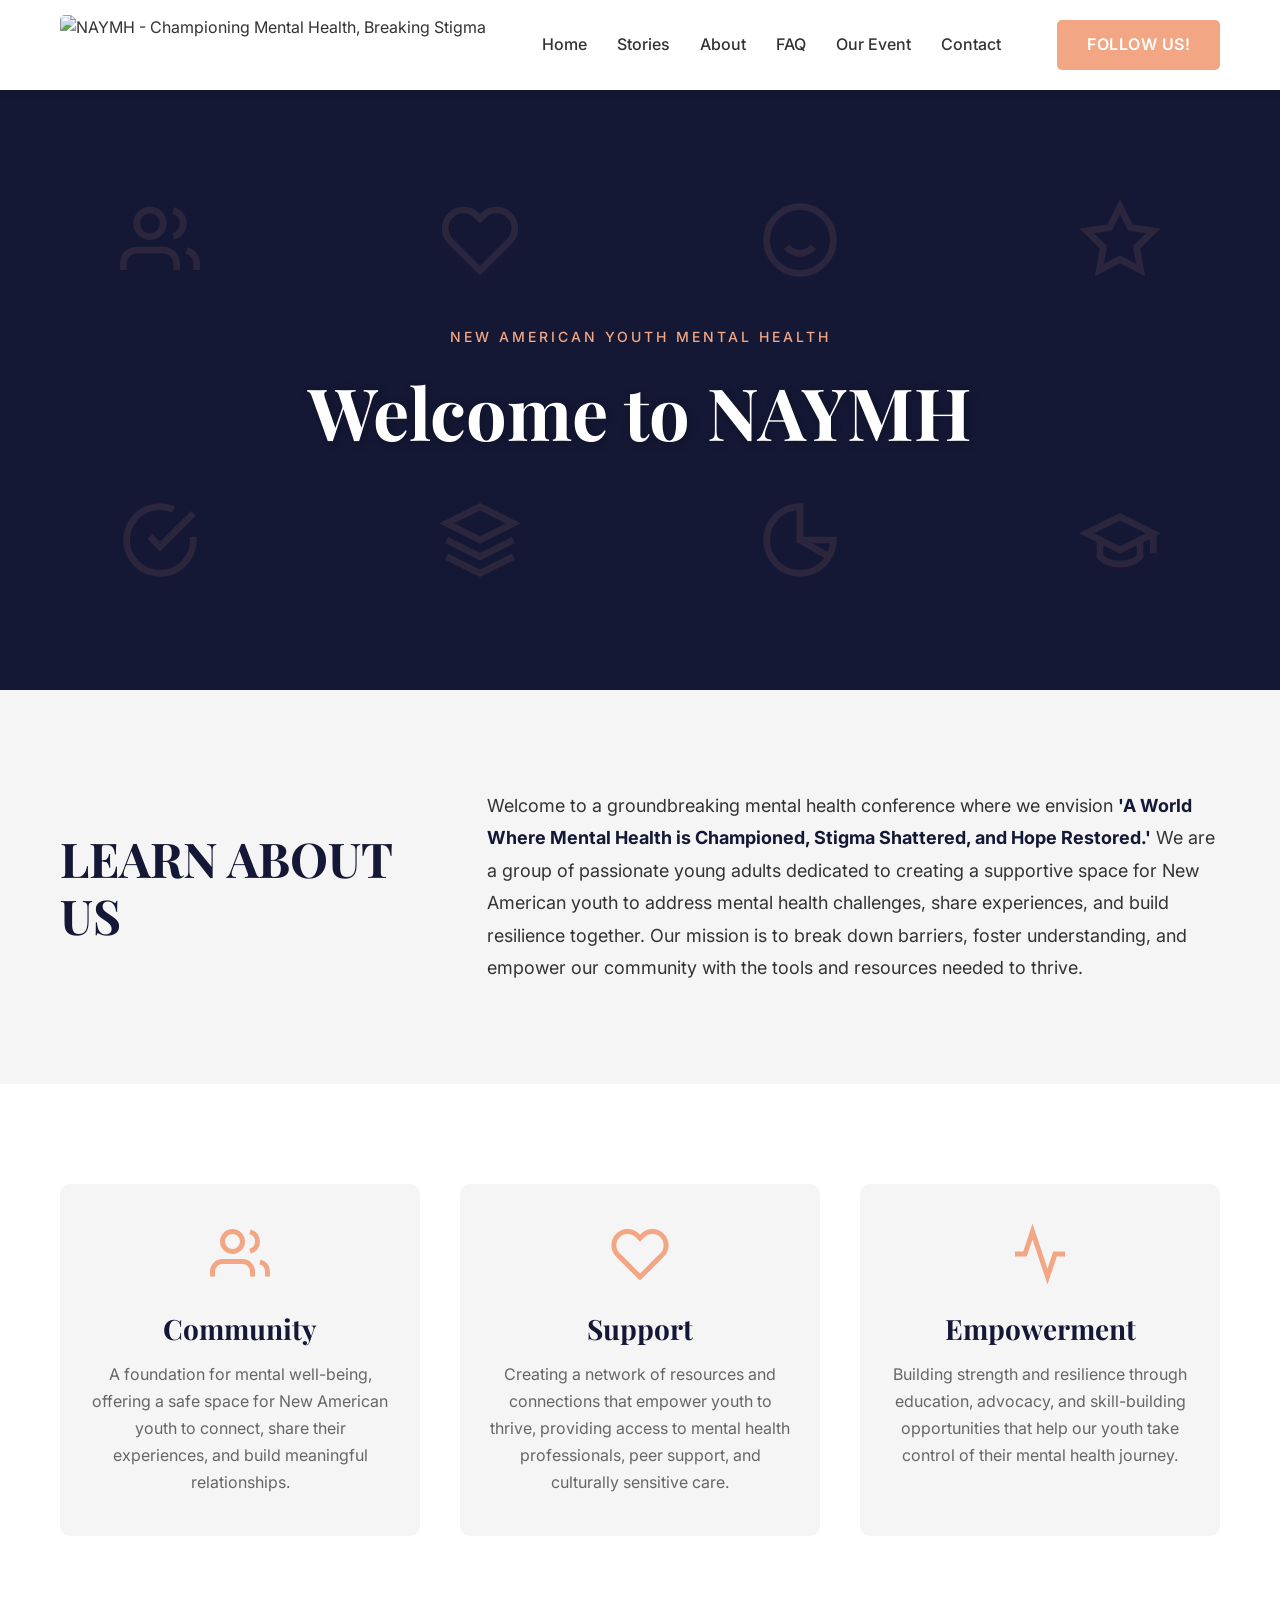
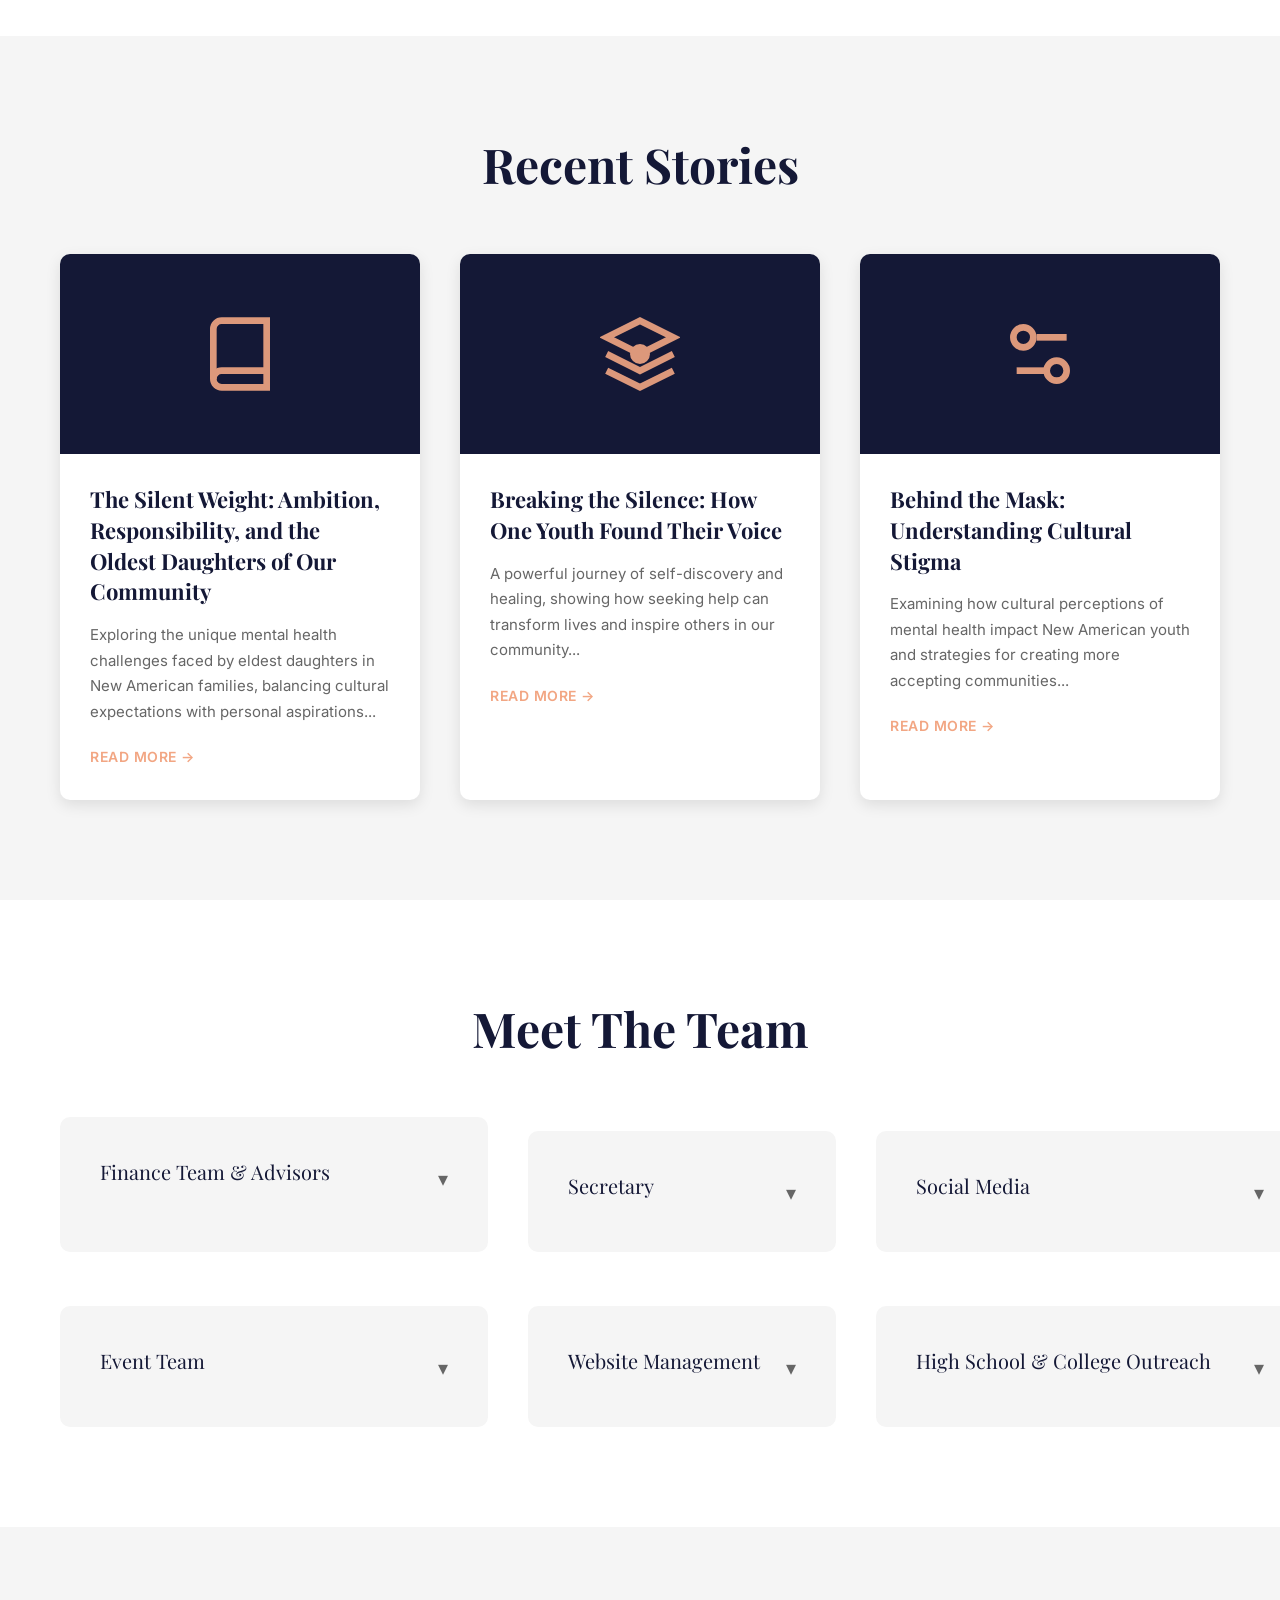
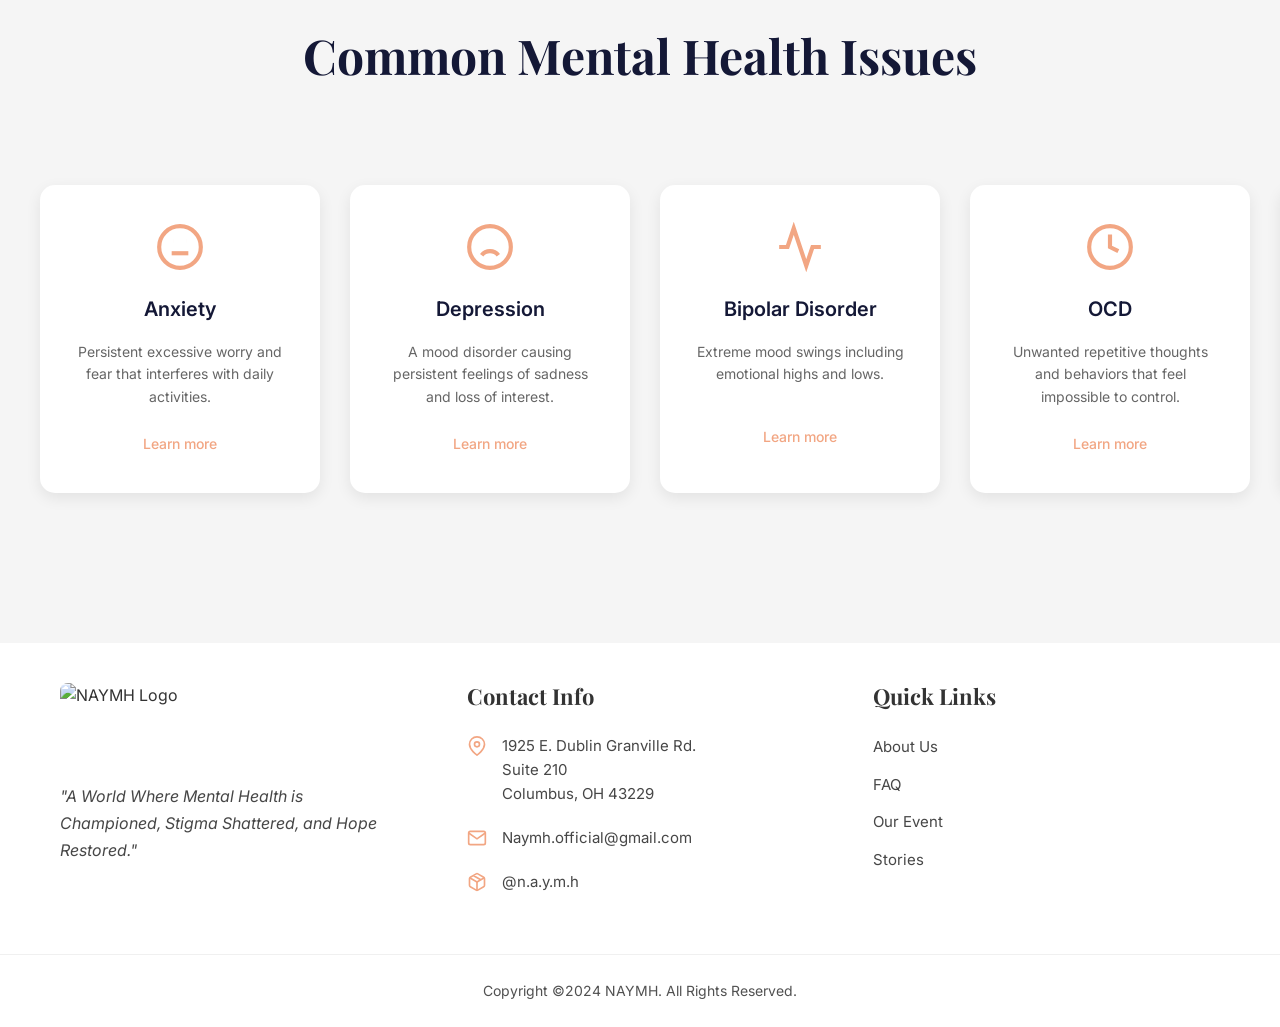
==== index.html @ 5bc737f2 "Add NAYMH mental health website with mobile responsiveness fixes - Mobile hamburger menu added to al" ====
<!DOCTYPE html>
<html lang="en">
<head>
    <meta charset="UTF-8">
    <meta name="viewport" content="width=device-width, initial-scale=1.0">
    <title>NAYMH - New American Youth Mental Health</title>
    <link rel="preconnect" href="https://fonts.googleapis.com">
    <link rel="preconnect" href="https://fonts.gstatic.com" crossorigin>
    <link href="https://fonts.googleapis.com/css2?family=Playfair+Display:wght@400;600;700&family=Inter:wght@300;400;500;600;700&display=swap" rel="stylesheet">
    <link rel="stylesheet" href="css/styles.css">
</head>
<body>
    <!-- Header -->
    <header class="header">
        <div class="container">
            <div class="header-content">
                <a href="#home" class="logo">
                    <img src="images/NAYMH-Logo.png" alt="NAYMH - Championing Mental Health, Breaking Stigma" class="logo-image">
                </a>

                <nav class="nav">
                    <a href="index.html" class="active">Home</a>
                    <a href="stories.html">Stories</a>
                    <a href="about.html">About</a>
                    <a href="faq.html">FAQ</a>
                    <a href="event.html">Our Event</a>
                    <a href="contact.html">Contact</a>
                </nav>

                <div class="header-actions">
                    <a href="https://www.instagram.com/n.a.y.m.h/" target="_blank" class="cta-button">FOLLOW US!</a>
                    <button class="hamburger" id="hamburger-btn" aria-label="Toggle navigation" aria-expanded="false">
                        <span></span>
                        <span></span>
                        <span></span>
                    </button>
                </div>
            </div>
        </div>
    </header>

    <!-- Section 1: Hero Gallery -->
    <section class="hero-gallery" id="home">
        <div class="gallery-overlay"></div>
        <div class="gallery-grid">
            <div class="gallery-item" style="background: linear-gradient(135deg, #141836 0%, #141836 100%);">
                <svg class="gallery-icon" viewBox="0 0 24 24" fill="none" stroke="currentColor" stroke-width="2">
                    <path d="M17 21v-2a4 4 0 0 0-4-4H5a4 4 0 0 0-4 4v2"></path>
                    <circle cx="9" cy="7" r="4"></circle>
                    <path d="M23 21v-2a4 4 0 0 0-3-3.87"></path>
                    <path d="M16 3.13a4 4 0 0 1 0 7.75"></path>
                </svg>
            </div>
            <div class="gallery-item" style="background: linear-gradient(135deg, #141836 0%, #141836 100%);">
                <svg class="gallery-icon" viewBox="0 0 24 24" fill="none" stroke="currentColor" stroke-width="2">
                    <path d="M20.84 4.61a5.5 5.5 0 0 0-7.78 0L12 5.67l-1.06-1.06a5.5 5.5 0 0 0-7.78 7.78l1.06 1.06L12 21.23l7.78-7.78 1.06-1.06a5.5 5.5 0 0 0 0-7.78z"></path>
                </svg>
            </div>
            <div class="gallery-item" style="background: linear-gradient(135deg, #141836 0%, #141836 100%);">
                <svg class="gallery-icon" viewBox="0 0 24 24" fill="none" stroke="currentColor" stroke-width="2">
                    <circle cx="12" cy="12" r="10"></circle>
                    <path d="M8 14s1.5 2 4 2 4-2 4-2"></path>
                    <line x1="9" y1="9" x2="9.01" y2="9"></line>
                    <line x1="15" y1="9" x2="15.01" y2="9"></line>
                </svg>
            </div>
            <div class="gallery-item" style="background: linear-gradient(135deg, #141836 0%, #141836 100%);">
                <svg class="gallery-icon" viewBox="0 0 24 24" fill="none" stroke="currentColor" stroke-width="2">
                    <polygon points="12 2 15.09 8.26 22 9.27 17 14.14 18.18 21.02 12 17.77 5.82 21.02 7 14.14 2 9.27 8.91 8.26 12 2"></polygon>
                </svg>
            </div>
            <div class="gallery-item" style="background: linear-gradient(135deg, #141836 0%, #141836 100%);">
                <svg class="gallery-icon" viewBox="0 0 24 24" fill="none" stroke="currentColor" stroke-width="2">
                    <path d="M22 11.08V12a10 10 0 1 1-5.93-9.14"></path>
                    <polyline points="22 4 12 14.01 9 11.01"></polyline>
                </svg>
            </div>
            <div class="gallery-item" style="background: linear-gradient(135deg, #141836 0%, #141836 100%);">
                <svg class="gallery-icon" viewBox="0 0 24 24" fill="none" stroke="currentColor" stroke-width="2">
                    <path d="M12 2L2 7l10 5 10-5-10-5z"></path>
                    <path d="M2 17l10 5 10-5"></path>
                    <path d="M2 12l10 5 10-5"></path>
                </svg>
            </div>
            <div class="gallery-item" style="background: linear-gradient(135deg, #141836 0%, #141836 100%);">
                <svg class="gallery-icon" viewBox="0 0 24 24" fill="none" stroke="currentColor" stroke-width="2">
                    <path d="M12 2a10 10 0 1 0 10 10H12V2z"></path>
                    <path d="M12 2v10l8.66 5"></path>
                </svg>
            </div>
            <div class="gallery-item" style="background: linear-gradient(135deg, #141836 0%, #141836 100%);">
                <svg class="gallery-icon" viewBox="0 0 24 24" fill="none" stroke="currentColor" stroke-width="2">
                    <path d="M22 10v6M2 10l10-5 10 5-10 5z"></path>
                    <path d="M6 12v5c3 3 9 3 12 0v-5"></path>
                </svg>
            </div>
        </div>
        <div class="hero-content">
            <p class="hero-subtitle">NEW AMERICAN YOUTH MENTAL HEALTH</p>
            <h1 class="hero-title">Welcome to NAYMH</h1>
        </div>
    </section>

    <!-- Section 2: Mission Statement -->
    <section class="mission-section fade-in">
        <div class="container">
            <div class="mission-grid">
                <div class="mission-left">
                    <h2>LEARN ABOUT US</h2>
                </div>
                <div class="mission-right">
                    <p>Welcome to a groundbreaking mental health conference where we envision <strong>'A World Where Mental Health is Championed, Stigma Shattered, and Hope Restored.'</strong> We are a group of passionate young adults dedicated to creating a supportive space for New American youth to address mental health challenges, share experiences, and build resilience together. Our mission is to break down barriers, foster understanding, and empower our community with the tools and resources needed to thrive.</p>
                </div>
            </div>
        </div>
    </section>

    <!-- Section 3: Core Pillars -->
    <section class="pillars-section fade-in">
        <div class="container">
            <div class="pillars-grid">
                <div class="pillar-card">
                    <div class="pillar-icon">
                        <svg width="60" height="60" viewBox="0 0 24 24" fill="none" stroke="#f2a683" stroke-width="2">
                            <path d="M17 21v-2a4 4 0 0 0-4-4H5a4 4 0 0 0-4 4v2"></path>
                            <circle cx="9" cy="7" r="4"></circle>
                            <path d="M23 21v-2a4 4 0 0 0-3-3.87"></path>
                            <path d="M16 3.13a4 4 0 0 1 0 7.75"></path>
                        </svg>
                    </div>
                    <h3>Community</h3>
                    <p>A foundation for mental well-being, offering a safe space for New American youth to connect, share their experiences, and build meaningful relationships.</p>
                </div>

                <div class="pillar-card">
                    <div class="pillar-icon">
                        <svg width="60" height="60" viewBox="0 0 24 24" fill="none" stroke="#f2a683" stroke-width="2">
                            <path d="M20.84 4.61a5.5 5.5 0 0 0-7.78 0L12 5.67l-1.06-1.06a5.5 5.5 0 0 0-7.78 7.78l1.06 1.06L12 21.23l7.78-7.78 1.06-1.06a5.5 5.5 0 0 0 0-7.78z"></path>
                        </svg>
                    </div>
                    <h3>Support</h3>
                    <p>Creating a network of resources and connections that empower youth to thrive, providing access to mental health professionals, peer support, and culturally sensitive care.</p>
                </div>

                <div class="pillar-card">
                    <div class="pillar-icon">
                        <svg width="60" height="60" viewBox="0 0 24 24" fill="none" stroke="#f2a683" stroke-width="2">
                            <polyline points="22 12 18 12 15 21 9 3 6 12 2 12"></polyline>
                        </svg>
                    </div>
                    <h3>Empowerment</h3>
                    <p>Building strength and resilience through education, advocacy, and skill-building opportunities that help our youth take control of their mental health journey.</p>
                </div>
            </div>
        </div>
    </section>

    <!-- Section 4: Recent Stories -->
    <section class="stories-section fade-in" id="stories">
        <div class="container">
            <h2 class="section-title">Recent Stories</h2>
            <div class="stories-grid">
                <article class="story-card">
                    <div class="story-image">
                        <svg class="story-icon" viewBox="0 0 24 24" fill="none" stroke="currentColor" stroke-width="2">
                            <path d="M4 19.5A2.5 2.5 0 0 1 6.5 17H20"></path>
                            <path d="M6.5 2H20v20H6.5A2.5 2.5 0 0 1 4 19.5v-15A2.5 2.5 0 0 1 6.5 2z"></path>
                        </svg>
                    </div>
                    <div class="story-content">
                        <h3>The Silent Weight: Ambition, Responsibility, and the Oldest Daughters of Our Community</h3>
                        <p>Exploring the unique mental health challenges faced by eldest daughters in New American families, balancing cultural expectations with personal aspirations...</p>
                        <a href="stories.html#story-1" class="read-more">READ MORE →</a>
                    </div>
                </article>

                <article class="story-card">
                    <div class="story-image">
                        <svg class="story-icon" viewBox="0 0 24 24" fill="none" stroke="currentColor" stroke-width="2">
                            <path d="M12 2L2 7l10 5 10-5-10-5z"></path>
                            <path d="M2 17l10 5 10-5M2 12l10 5 10-5"></path>
                            <circle cx="12" cy="12" r="2" fill="currentColor"></circle>
                        </svg>
                    </div>
                    <div class="story-content">
                        <h3>Breaking the Silence: How One Youth Found Their Voice</h3>
                        <p>A powerful journey of self-discovery and healing, showing how seeking help can transform lives and inspire others in our community...</p>
                        <a href="stories.html#story-2" class="read-more">READ MORE →</a>
                    </div>
                </article>

                <article class="story-card">
                    <div class="story-image">
                        <svg class="story-icon" viewBox="0 0 24 24" fill="none" stroke="currentColor" stroke-width="2">
                            <path d="M20 7h-9"></path>
                            <path d="M14 17H5"></path>
                            <circle cx="17" cy="17" r="3"></circle>
                            <circle cx="7" cy="7" r="3"></circle>
                        </svg>
                    </div>
                    <div class="story-content">
                        <h3>Behind the Mask: Understanding Cultural Stigma</h3>
                        <p>Examining how cultural perceptions of mental health impact New American youth and strategies for creating more accepting communities...</p>
                        <a href="stories.html#story-3" class="read-more">READ MORE →</a>
                    </div>
                </article>
            </div>
        </div>
    </section>

    <!-- Section 5: Team Showcase -->
    <section class="team-section fade-in">
        <div class="container">
            <h2 class="section-title">Meet The Team</h2>

            <div class="teams-wrapper">
                <section class="team-group">
                    <button class="team-toggle" aria-expanded="false" aria-controls="team-panel-finance">
                        <span class="team-group-title">Finance Team &amp; Advisors</span>
                        <span class="chevron" aria-hidden="true">▾</span>
                    </button>
                    <div id="team-panel-finance" class="team-panel" role="region" aria-hidden="true">
                        <div class="team-members-grid">
                        <div class="team-member-card">
                            <img class="team-avatar" src="images/aarati.jpg" alt="Aarati Chapagai" onerror="this.onerror=null;this.src='images/placeholder.svg'">
                            <div class="team-member-name">Aarati Chapagai</div>
                        </div>
                        <div class="team-member-card">
                            <img class="team-avatar" src="images/udhav.jpg" alt="Udhav Kharel" onerror="this.onerror=null;this.src='images/placeholder.svg'">
                            <div class="team-member-name">Udhav Kharel</div>
                        </div>
                        <div class="team-member-card">
                            <img class="team-avatar" src="images/shristi_upreti.jpg" alt="Shristi Upreti" onerror="this.onerror=null;this.src='images/placeholder.svg'">
                            <div class="team-member-name">Shristi Upreti</div>
                        </div>
                        <div class="team-member-card">
                            <img class="team-avatar" src="images/dilasa.jpg" alt="Dilasa Adhikari" onerror="this.onerror=null;this.src='images/placeholder.svg'">
                            <div class="team-member-name">Dilasa Adhikari</div>
                        </div>
                    </div>
                    </div>
                </section>

                <section class="team-group">
                    <button class="team-toggle" aria-expanded="false" aria-controls="team-panel-secretary">
                        <span class="team-group-title">Secretary</span>
                        <span class="chevron" aria-hidden="true">▾</span>
                    </button>
                    <div id="team-panel-secretary" class="team-panel" role="region" aria-hidden="true">
                        <div class="team-members-grid">
                        <div class="team-member-card">
                            <img class="team-avatar" src="images/shreejana.jpg" alt="Shreejana Bastola" onerror="this.onerror=null;this.src='images/placeholder.svg'">
                            <div class="team-member-name">Shreejana Bastola</div>
                        </div>
                        <div class="team-member-card">
                            <img class="team-avatar" src="images/akriti.jpg" alt="Akriti Subba" onerror="this.onerror=null;this.src='images/placeholder.svg'">
                            <div class="team-member-name">Akriti Subba</div>
                        </div>
                    </div>
                    </div>
                </section>

                <section class="team-group">
                    <button class="team-toggle" aria-expanded="false" aria-controls="team-panel-social">
                        <span class="team-group-title">Social Media</span>
                        <span class="chevron" aria-hidden="true">▾</span>
                    </button>
                    <div id="team-panel-social" class="team-panel" role="region" aria-hidden="true">
                        <div class="team-members-grid">
                        <div class="team-member-card">
                            <img class="team-avatar" src="images/ronish.jpg" alt="Ronish Rasaily" onerror="this.onerror=null;this.src='images/placeholder.svg'">
                            <div class="team-member-name">Ronish Rasaily</div>
                        </div>
                        <div class="team-member-card">
                            <img class="team-avatar" src="images/archana.jpg" alt="Archana Dhimal" onerror="this.onerror=null;this.src='images/placeholder.svg'">
                            <div class="team-member-name">Archana Dhimal</div>
                        </div>
                        <div class="team-member-card">
                            <img class="team-avatar" src="images/bidya.jpg" alt="Bidya Kharel" onerror="this.onerror=null;this.src='images/placeholder.svg'">
                            <div class="team-member-name">Bidya Kharel</div>
                        </div>
                        <div class="team-member-card">
                            <img class="team-avatar" src="images/kamal.jpg" alt="Kamal Shankar" onerror="this.onerror=null;this.src='images/placeholder.svg'">
                            <div class="team-member-name">Kamal Shankar</div>
                        </div>
                        <div class="team-member-card">
                            <img class="team-avatar" src="images/mira.jpg" alt="Mira Khatiwada" onerror="this.onerror=null;this.src='images/placeholder.svg'">
                            <div class="team-member-name">Mira Khatiwada</div>
                        </div>
                        <div class="team-member-card">
                            <img class="team-avatar" src="images/tara.jpg" alt="Tara Odari" onerror="this.onerror=null;this.src='images/placeholder.svg'">
                            <div class="team-member-name">Tara Odari</div>
                        </div>
                        <div class="team-member-card">
                            <img class="team-avatar" src="images/sujata.jpg" alt="Sujata Baral" onerror="this.onerror=null;this.src='images/placeholder.svg'">
                            <div class="team-member-name">Sujata Baral</div>
                        </div>
                        <div class="team-member-card">
                            <img class="team-avatar" src="images/rajdev.jpg" alt="Rajdev Pariyar" onerror="this.onerror=null;this.src='images/placeholder.svg'">
                            <div class="team-member-name">Rajdev Pariyar</div>
                        </div>
                    </div>
                    </div>
                </section>

                <section class="team-group">
                    <button class="team-toggle" aria-expanded="false" aria-controls="team-panel-event">
                        <span class="team-group-title">Event Team</span>
                        <span class="chevron" aria-hidden="true">▾</span>
                    </button>
                    <div id="team-panel-event" class="team-panel" role="region" aria-hidden="true">
                        <div class="team-members-grid">
                        <div class="team-member-card">
                            <img class="team-avatar" src="images/diksha.jpg" alt="Diksha Chapagai" onerror="this.onerror=null;this.src='images/placeholder.svg'">
                            <div class="team-member-name">Diksha Chapagai</div>
                        </div>
                        <div class="team-member-card">
                            <img class="team-avatar" src="images/chandana.jpg" alt="Chandana Adhikari" onerror="this.onerror=null;this.src='images/placeholder.svg'">
                            <div class="team-member-name">Chandana Adhikari</div>
                        </div>
                        <div class="team-member-card">
                            <img class="team-avatar" src="images/saugat.jpg" alt="Saugat Biswa" onerror="this.onerror=null;this.src='images/placeholder.svg'">
                            <div class="team-member-name">Saugat Biswa</div>
                        </div>
                        <div class="team-member-card">
                            <img class="team-avatar" src="images/saurab.jpg" alt="Saurab Kharel" onerror="this.onerror=null;this.src='images/placeholder.svg'">
                            <div class="team-member-name">Saurab Kharel</div>
                        </div>
                        <div class="team-member-card">
                            <img class="team-avatar" src="images/champa.jpg" alt="Champa Bista" onerror="this.onerror=null;this.src='images/placeholder.svg'">
                            <div class="team-member-name">Champa Bista</div>
                        </div>
                        <div class="team-member-card">
                            <img class="team-avatar" src="images/banita.jpg" alt="Banita Mishra" onerror="this.onerror=null;this.src='images/placeholder.svg'">
                            <div class="team-member-name">Banita Mishra</div>
                        </div>
                    </div>
                    </div>
                </section>

                <section class="team-group">
                    <button class="team-toggle" aria-expanded="false" aria-controls="team-panel-website">
                        <span class="team-group-title">Website Management</span>
                        <span class="chevron" aria-hidden="true">▾</span>
                    </button>
                    <div id="team-panel-website" class="team-panel" role="region" aria-hidden="true">
                        <div class="team-members-grid">
                        <div class="team-member-card">
                            <img class="team-avatar" src="images/deepesh.jpg" alt="Deepesh Giri" onerror="this.onerror=null;this.src='images/placeholder.svg'">
                            <div class="team-member-name">Deepesh Giri</div>
                        </div>
                        <div class="team-member-card">
                            <img class="team-avatar" src="images/amisha.jpg" alt="Amisha Chhetri" onerror="this.onerror=null;this.src='images/placeholder.svg'">
                            <div class="team-member-name">Amisha Chhetri</div>
                        </div>
                    </div>
                    </div>
                </section>

                <section class="team-group">
                    <button class="team-toggle" aria-expanded="false" aria-controls="team-panel-outreach">
                        <span class="team-group-title">High School &amp; College Outreach</span>
                        <span class="chevron" aria-hidden="true">▾</span>
                    </button>
                    <div id="team-panel-outreach" class="team-panel" role="region" aria-hidden="true">
                        <div class="team-members-grid">
                        <div class="team-member-card">
                            <img class="team-avatar" src="images/archana.jpg" alt="Archana Dhimal" onerror="this.onerror=null;this.src='images/placeholder.svg'">
                            <div class="team-member-name">Archana Dhimal</div>
                        </div>
                        <div class="team-member-card">
                            <img class="team-avatar" src="images/banita.jpg" alt="Banita Mishra" onerror="this.onerror=null;this.src='images/placeholder.svg'">
                            <div class="team-member-name">Banita Mishra</div>
                        </div>
                        <div class="team-member-card">
                            <img class="team-avatar" src="images/rajdev.jpg" alt="Rajdev Pariyar" onerror="this.onerror=null;this.src='images/placeholder.svg'">
                            <div class="team-member-name">Rajdev Pariyar</div>
                        </div>
                    </div>
                    </div>
                </section>
            </div>
        </div>
    </section>

    <!-- Section 6: Resource Grid - Horizontal Scroll -->
    <section class="resources-section fade-in">
        <div class="container-full">
            <h2 class="section-title">Common Mental Health Issues</h2>
            <div class="resources-scroll-container">
                <div class="resource-card-small">
                    <svg class="resource-icon-svg" viewBox="0 0 24 24" fill="none" stroke="currentColor" stroke-width="2">
                        <circle cx="12" cy="12" r="10"></circle>
                        <path d="M8 15h8"></path>
                        <path d="M9 9h.01"></path>
                        <path d="M15 9h.01"></path>
                    </svg>
                    <h4>Anxiety</h4>
                    <p class="resource-description">Persistent excessive worry and fear that interferes with daily activities.</p>
                    <a href="#" class="resource-link-text">Learn more</a>
                </div>

                <div class="resource-card-small">
                    <svg class="resource-icon-svg" viewBox="0 0 24 24" fill="none" stroke="currentColor" stroke-width="2">
                        <circle cx="12" cy="12" r="10"></circle>
                        <path d="M16 16s-1.5-2-4-2-4 2-4 2"></path>
                        <line x1="9" y1="9" x2="9.01" y2="9"></line>
                        <line x1="15" y1="9" x2="15.01" y2="9"></line>
                    </svg>
                    <h4>Depression</h4>
                    <p class="resource-description">A mood disorder causing persistent feelings of sadness and loss of interest.</p>
                    <a href="#" class="resource-link-text">Learn more</a>
                </div>

                <div class="resource-card-small">
                    <svg class="resource-icon-svg" viewBox="0 0 24 24" fill="none" stroke="currentColor" stroke-width="2">
                        <polyline points="22 12 18 12 15 21 9 3 6 12 2 12"></polyline>
                    </svg>
                    <h4>Bipolar Disorder</h4>
                    <p class="resource-description">Extreme mood swings including emotional highs and lows.</p>
                    <a href="#" class="resource-link-text">Learn more</a>
                </div>

                <div class="resource-card-small">
                    <svg class="resource-icon-svg" viewBox="0 0 24 24" fill="none" stroke="currentColor" stroke-width="2">
                        <circle cx="12" cy="12" r="10"></circle>
                        <polyline points="12 6 12 12 16 14"></polyline>
                    </svg>
                    <h4>OCD</h4>
                    <p class="resource-description">Unwanted repetitive thoughts and behaviors that feel impossible to control.</p>
                    <a href="#" class="resource-link-text">Learn more</a>
                </div>

                <div class="resource-card-small">
                    <svg class="resource-icon-svg" viewBox="0 0 24 24" fill="none" stroke="currentColor" stroke-width="2">
                        <path d="M18 8h1a4 4 0 0 1 0 8h-1"></path>
                        <path d="M2 8h16v9a4 4 0 0 1-4 4H6a4 4 0 0 1-4-4V8z"></path>
                        <line x1="6" y1="1" x2="6" y2="4"></line>
                        <line x1="10" y1="1" x2="10" y2="4"></line>
                        <line x1="14" y1="1" x2="14" y2="4"></line>
                    </svg>
                    <h4>Eating Disorders</h4>
                    <p class="resource-description">Serious conditions related to persistent eating behaviors affecting health.</p>
                    <a href="#" class="resource-link-text">Learn more</a>
                </div>

                <div class="resource-card-small">
                    <svg class="resource-icon-svg" viewBox="0 0 24 24" fill="none" stroke="currentColor" stroke-width="2">
                        <circle cx="12" cy="12" r="10"></circle>
                        <path d="M9.09 9a3 3 0 0 1 5.83 1c0 2-3 3-3 3"></path>
                        <line x1="12" y1="17" x2="12.01" y2="17"></line>
                    </svg>
                    <h4>ADHD</h4>
                    <p class="resource-description">Affects focus, impulse control, and organizational skills in daily life.</p>
                    <a href="#" class="resource-link-text">Learn more</a>
                </div>

                <div class="resource-card-small">
                    <svg class="resource-icon-svg" viewBox="0 0 24 24" fill="none" stroke="currentColor" stroke-width="2">
                        <path d="M9.88 9.88a3 3 0 1 0 4.24 4.24"></path>
                        <path d="M10.73 5.08A10.43 10.43 0 0 1 12 5c7 0 10 7 10 7a13.16 13.16 0 0 1-1.67 2.68"></path>
                        <path d="M6.61 6.61A13.526 13.526 0 0 0 2 12s3 7 10 7a9.74 9.74 0 0 0 5.39-1.61"></path>
                        <line x1="2" y1="2" x2="22" y2="22"></line>
                    </svg>
                    <h4>PTSD</h4>
                    <p class="resource-description">Develops after traumatic events, causing flashbacks and severe anxiety.</p>
                    <a href="#" class="resource-link-text">Learn more</a>
                </div>

                <div class="resource-card-small">
                    <svg class="resource-icon-svg" viewBox="0 0 24 24" fill="none" stroke="currentColor" stroke-width="2">
                        <path d="M14.7 6.3a1 1 0 0 0 0 1.4l1.6 1.6a1 1 0 0 0 1.4 0l3.77-3.77a6 6 0 0 1-7.94 7.94l-6.91 6.91a2.12 2.12 0 0 1-3-3l6.91-6.91a6 6 0 0 1 7.94-7.94l-3.76 3.76z"></path>
                    </svg>
                    <h4>Stress</h4>
                    <p class="resource-description">Chronic stress impacts both mental and physical health significantly.</p>
                    <a href="#" class="resource-link-text">Learn more</a>
                </div>
            </div>
        </div>
    </section>

    <!-- Footer -->
    <footer class="footer" id="contact">
        <div class="container">
            <div class="footer-content">
                <div class="footer-column">
                    <div class="footer-logo">
                        <img src="images/NAYMH-Logo.png" alt="NAYMH Logo" class="footer-logo-image">
                    </div>
                    <p class="footer-mission">"A World Where Mental Health is Championed, Stigma Shattered, and Hope Restored."</p>
                </div>

                <div class="footer-column">
                    <h3>Contact Info</h3>
                    <div class="contact-info">
                        <div class="contact-item">
                            <svg width="20" height="20" viewBox="0 0 24 24" fill="none" stroke="currentColor" stroke-width="2">
                                <path d="M21 10c0 7-9 13-9 13s-9-6-9-13a9 9 0 0 1 18 0z"></path>
                                <circle cx="12" cy="10" r="3"></circle>
                            </svg>
                            <p>1925 E. Dublin Granville Rd.<br>Suite 210<br>Columbus, OH 43229</p>
                        </div>
                        <div class="contact-item">
                            <svg width="20" height="20" viewBox="0 0 24 24" fill="none" stroke="currentColor" stroke-width="2">
                                <path d="M4 4h16c1.1 0 2 .9 2 2v12c0 1.1-.9 2-2 2H4c-1.1 0-2-.9-2-2V6c0-1.1.9-2 2-2z"></path>
                                <polyline points="22,6 12,13 2,6"></polyline>
                            </svg>
                            <a href="mailto:Naymh.official@gmail.com">Naymh.official@gmail.com</a>
                        </div>
                        <div class="contact-item">
                            <svg width="20" height="20" viewBox="0 0 24 24" fill="none" stroke="currentColor" stroke-width="2">
                                <path d="M16.5 9.4l-9-5.19M21 16V8a2 2 0 0 0-1-1.73l-7-4a2 2 0 0 0-2 0l-7 4A2 2 0 0 0 3 8v8a2 2 0 0 0 1 1.73l7 4a2 2 0 0 0 2 0l7-4A2 2 0 0 0 21 16z"></path>
                                <polyline points="3.27 6.96 12 12.01 20.73 6.96"></polyline>
                                <line x1="12" y1="22.08" x2="12" y2="12"></line>
                            </svg>
                            <a href="https://www.instagram.com/n.a.y.m.h/" target="_blank">@n.a.y.m.h</a>
                        </div>
                    </div>
                </div>

                <div class="footer-column">
                    <h3>Quick Links</h3>
                    <ul class="footer-list">
                        <li><a href="about.html">About Us</a></li>
                        <li><a href="faq.html">FAQ</a></li>
                        <li><a href="event.html">Our Event</a></li>
                        <li><a href="stories.html">Stories</a></li>
                    </ul>
                </div>
            </div>
        </div>

        <div class="footer-bottom">
            <div class="container">
                <p>Copyright ©2024 NAYMH. All Rights Reserved.</p>
            </div>
        </div>
    </footer>

    <!-- cache-bust to ensure updated JS is loaded -->
    <script src="js/script.js?v=3"></script>
</body>
</html>
---- css/styles.css ----
/* ===========================
   CSS Variables & Reset
   =========================== */
:root {
    --primary-color: #141836; /* user-provided dark blue */
    --accent-color: #f2a683;
    --white: #ffffff;
    --light-gray: #f5f5f5;
    --text-dark: #333333;
    --text-light: #666666;
    --heading-font: 'Playfair Display', serif;
    --body-font: 'Inter', sans-serif;
}

* {
    margin: 0;
    padding: 0;
    box-sizing: border-box;
}

html {
    scroll-behavior: smooth;
}

body {
    font-family: var(--body-font);
    color: var(--text-dark);
    line-height: 1.6;
    overflow-x: hidden;
}

h1, h2, h3, h4, h5, h6 {
    font-family: var(--heading-font);
    font-weight: 700;
    line-height: 1.2;
}

a {
    text-decoration: none;
    color: inherit;
}

button {
    border: none;
    cursor: pointer;
    font-family: var(--body-font);
}

.container {
    max-width: 1200px;
    margin: 0 auto;
    padding: 0 20px;
}

/* ===========================
   Top Info Bar
   =========================== */
.top-info-bar {
    background-color: var(--primary-color);
    color: var(--white);
    padding: 10px 0;
    font-size: 14px;
}

.info-items {
    display: flex;
    justify-content: center;
    gap: 40px;
    flex-wrap: wrap;
}

.info-item {
    display: flex;
    align-items: center;
    gap: 8px;
}

.info-item svg {
    color: var(--accent-color);
}

/* Hide on mobile */
@media (max-width: 768px) {
    .top-info-bar {
        display: none;
    }
}

/* ===========================
   Header - Sticky
   =========================== */
.header {
    background-color: var(--white);
    box-shadow: 0 2px 10px rgba(0, 0, 0, 0.1);
    position: sticky;
    top: 0;
    z-index: 1000;
    padding: 15px 0;
}

.header-content {
    display: flex;
    align-items: center;
    justify-content: space-between;
    gap: 20px;
}

/* Logo */
.logo {
    display: flex;
    align-items: center;
    gap: 15px;
}

.logo-image {
    height: 60px;
    width: auto;
    object-fit: contain;
    border-radius: 5px;
}

.logo-circle {
    flex-shrink: 0;
}

.logo-text {
    display: flex;
    flex-direction: column;
}

.logo-title {
    font-family: var(--heading-font);
    font-size: 24px;
    font-weight: 700;
    color: var(--primary-color);
    letter-spacing: 1px;
}

.logo-tagline {
    font-size: 11px;
    color: var(--text-light);
    max-width: 200px;
    line-height: 1.3;
}

@media (max-width: 768px) {
    .logo-image {
        height: 45px;
    }
}

/* Navigation */
.nav {
    display: flex;
    gap: 30px;
    align-items: center;
}

.nav a {
    font-weight: 500;
    color: var(--text-dark);
    transition: color 0.3s ease;
    position: relative;
}

.nav a:hover {
    color: var(--accent-color);
}

.nav a::after {
    content: '';
    position: absolute;
    bottom: -5px;
    left: 0;
    width: 0;
    height: 2px;
    background-color: var(--accent-color);
    transition: width 0.3s ease;
}

.nav a:hover::after {
    width: 100%;
}

/* CTA Button */
.cta-button {
    background-color: var(--accent-color);
    color: var(--white);
    padding: 12px 30px;
    font-weight: 600;
    font-size: 16px;
    border-radius: 5px;
    transition: all 0.3s ease;
    letter-spacing: 0.5px;
    display: inline-block;
    text-decoration: none;
}

.cta-button:hover {
    background-color: #e09570;
    transform: translateY(-2px);
    box-shadow: 0 5px 15px rgba(242, 166, 131, 0.3);
    color: var(--white);
}

/* Mobile Header */
@media (max-width: 968px) {
    .nav {
        display: none;
    }

    .logo-tagline {
        display: none;
    }
}

@media (max-width: 500px) {
    .cta-button {
        padding: 10px 20px;
        font-size: 14px;
    }
}

/* ===========================
   Section 1: Hero Gallery
   =========================== */
.hero-gallery {
    position: relative;
    min-height: 600px;
    display: flex;
    align-items: center;
    justify-content: center;
    overflow: hidden;
}

.gallery-grid {
    position: absolute;
    top: 0;
    left: 0;
    width: 100%;
    height: 100%;
    display: grid;
    grid-template-columns: repeat(4, 1fr);
    grid-template-rows: repeat(2, 1fr);
}

.gallery-item {
    display: flex;
    align-items: center;
    justify-content: center;
    position: relative;
    overflow: hidden;
}

.gallery-icon {
    width: 80px;
    height: 80px;
    color: var(--accent-color);
    opacity: 0.7;
}

@media (max-width: 768px) {
    .gallery-icon {
        width: 50px;
        height: 50px;
    }
}

.gallery-overlay {
    position: absolute;
    top: 0;
    left: 0;
    width: 100%;
    height: 100%;
    /* overlay matched to primary color (#141836) */
    background: rgba(20, 24, 54, 0.85);
    z-index: 1;
}

.hero-content {
    position: relative;
    z-index: 2;
    text-align: center;
    color: var(--white);
    padding: 40px 20px;
}

.hero-subtitle {
    font-size: 14px;
    letter-spacing: 3px;
    text-transform: uppercase;
    margin-bottom: 20px;
    font-weight: 500;
    color: var(--accent-color);
}

.hero-title {
    font-size: 72px;
    font-weight: 700;
    margin: 0;
    text-shadow: 2px 2px 10px rgba(0, 0, 0, 0.3);
}

@media (max-width: 768px) {
    .gallery-grid {
        grid-template-columns: repeat(2, 1fr);
        grid-template-rows: repeat(4, 1fr);
    }

    .hero-title {
        font-size: 42px;
    }

    .placeholder-icon {
        font-size: 40px;
    }
}

/* ===========================
   Section 2: Mission Statement
   =========================== */
.mission-section {
    padding: 100px 0;
    background-color: var(--light-gray);
}

.mission-grid {
    display: grid;
    grid-template-columns: 1fr 2fr;
    gap: 60px;
    align-items: center;
}

.mission-left h2 {
    font-size: 48px;
    color: var(--primary-color);
    line-height: 1.2;
}

.mission-right p {
    font-size: 18px;
    line-height: 1.8;
    color: var(--text-dark);
}

.mission-right strong {
    color: var(--primary-color);
}

@media (max-width: 768px) {
    .mission-grid {
        grid-template-columns: 1fr;
        gap: 30px;
    }

    .mission-left h2 {
        font-size: 36px;
    }

    .mission-right p {
        font-size: 16px;
    }
}

/* ===========================
   Section 3: Core Pillars
   =========================== */
.pillars-section {
    padding: 100px 0;
    background-color: var(--white);
}

.pillars-grid {
    display: grid;
    grid-template-columns: repeat(3, 1fr);
    gap: 40px;
}

.pillar-card {
    text-align: center;
    padding: 40px 30px;
    border-radius: 10px;
    transition: all 0.3s ease;
    background-color: var(--light-gray);
}

.pillar-card:hover {
    transform: translateY(-10px);
    box-shadow: 0 10px 30px rgba(26, 61, 54, 0.15);
}

.pillar-icon {
    margin-bottom: 20px;
}

.pillar-card h3 {
    font-size: 28px;
    color: var(--primary-color);
    margin-bottom: 15px;
}

.pillar-card p {
    font-size: 16px;
    color: var(--text-light);
    line-height: 1.7;
}

@media (max-width: 768px) {
    .pillars-grid {
        grid-template-columns: 1fr;
        gap: 30px;
    }
}

/* ===========================
   Section 4: Recent Stories
   =========================== */
.stories-section {
    padding: 100px 0;
    background-color: var(--light-gray);
}

.section-title {
    text-align: center;
    font-size: 48px;
    color: var(--primary-color);
    margin-bottom: 60px;
}

.stories-grid {
    display: grid;
    grid-template-columns: repeat(3, 1fr);
    gap: 40px;
}

.story-card {
    background-color: var(--white);
    border-radius: 10px;
    overflow: hidden;
    transition: all 0.3s ease;
    box-shadow: 0 5px 15px rgba(0, 0, 0, 0.1);
}

.story-card:hover {
    transform: translateY(-10px);
    box-shadow: 0 15px 35px rgba(0, 0, 0, 0.15);
}

.story-image {
    height: 200px;
    background: linear-gradient(135deg, var(--primary-color), #141836);
    display: flex;
    align-items: center;
    justify-content: center;
}

.story-icon {
    width: 80px;
    height: 80px;
    color: var(--accent-color);
    opacity: 0.9;
}

.story-content {
    padding: 30px;
}

.story-content h3 {
    font-size: 22px;
    color: var(--primary-color);
    margin-bottom: 15px;
    line-height: 1.4;
}

.story-content p {
    font-size: 15px;
    color: var(--text-light);
    margin-bottom: 20px;
    line-height: 1.7;
}

.read-more {
    display: inline-flex;
    align-items: center;
    color: var(--accent-color);
    font-weight: 600;
    font-size: 14px;
    letter-spacing: 0.5px;
    transition: all 0.3s ease;
}

.read-more:hover {
    text-decoration: underline;
    color: #e09570;
}

@media (max-width: 968px) {
    .stories-grid {
        grid-template-columns: 1fr;
        gap: 30px;
    }
}

/* ===========================
   Section 5: Team Showcase
   =========================== */
.team-section {
    padding: 100px 0;
    background-color: var(--white);
}

.team-grid {
    display: grid;
    grid-template-columns: repeat(3, 1fr);
    gap: 60px;
}

.team-member {
    text-align: center;
}

.team-photo {
    width: 200px;
    height: 200px;
    border-radius: 50%;
    margin: 0 auto 25px;
    overflow: hidden;
    border: 5px solid var(--accent-color);
    box-shadow: 0 10px 30px rgba(0, 0, 0, 0.1);
}

.photo-placeholder {
    width: 100%;
    height: 100%;
    background: linear-gradient(135deg, var(--primary-color), #141836);
    display: flex;
    align-items: center;
    justify-content: center;
    font-size: 48px;
    font-weight: 700;
    color: var(--accent-color);
    font-family: var(--heading-font);
}

.team-member h3 {
    font-size: 24px;
    color: var(--primary-color);
    margin-bottom: 8px;
}

.team-role {
    color: var(--text-light);
    font-size: 16px;
}

@media (max-width: 768px) {
    .team-grid {
        grid-template-columns: 1fr;
        gap: 40px;
    }
}

/* ===========================
   Section 6: Resource Horizontal Scroll
   =========================== */
.resources-section {
    padding: 100px 0;
    background-color: var(--light-gray);
}

.container-full {
    max-width: 100%;
    padding: 0;
}

.resources-scroll-container {
    display: flex;
    gap: 30px;
    overflow-x: auto;
    overflow-y: hidden;
    padding: 40px 40px 50px 40px;
    scroll-behavior: smooth;
    -webkit-overflow-scrolling: touch;
    scrollbar-width: thin;
    scrollbar-color: var(--accent-color) #e0e0e0;
}

.resources-scroll-container::-webkit-scrollbar {
    height: 10px;
}

.resources-scroll-container::-webkit-scrollbar-track {
    background: #e0e0e0;
    border-radius: 10px;
    margin: 0 40px;
}

.resources-scroll-container::-webkit-scrollbar-thumb {
    background: var(--accent-color);
    border-radius: 10px;
}

.resources-scroll-container::-webkit-scrollbar-thumb:hover {
    background: #e09570;
}

.resource-card-small {
    flex: 0 0 auto;
    width: 280px;
    background-color: var(--white);
    padding: 35px 30px;
    border-radius: 15px;
    text-align: center;
    transition: all 0.3s ease;
    border: 2px solid transparent;
    box-shadow: 0 5px 15px rgba(0, 0, 0, 0.08);
    display: flex;
    flex-direction: column;
    gap: 15px;
}

.resource-card-small:hover {
    border-color: var(--accent-color);
    transform: translateY(-8px);
    box-shadow: 0 10px 30px rgba(0, 0, 0, 0.12);
}

.resource-icon-svg {
    width: 50px;
    height: 50px;
    color: var(--accent-color);
    margin: 0 auto 10px;
    stroke-width: 2;
}

.resource-card-small h4 {
    font-size: 20px;
    color: var(--primary-color);
    margin-bottom: 5px;
    font-family: var(--body-font);
    font-weight: 600;
}

.resource-description {
    font-size: 14px;
    color: var(--text-light);
    line-height: 1.6;
    margin-bottom: 10px;
    min-height: 60px;
}

.resource-link-text {
    color: var(--accent-color);
    font-size: 14px;
    font-weight: 500;
    text-decoration: none;
    transition: all 0.3s ease;
    cursor: pointer;
    position: relative;
    display: inline-block;
}

.resource-link-text:hover {
    color: #e09570;
}

.resource-link-text::after {
    content: '';
    position: absolute;
    width: 0;
    height: 1px;
    bottom: -2px;
    left: 0;
    background-color: var(--accent-color);
    transition: width 0.3s ease;
}

.resource-link-text:hover::after {
    width: 100%;
}

/* Mobile adjustments */
@media (max-width: 768px) {
    .section-title {
        font-size: 32px;
        margin-bottom: 20px;
        padding: 0 20px;
    }

    .resources-scroll-container {
        gap: 20px;
        padding: 30px 20px 40px 20px;
    }

    .resources-scroll-container::-webkit-scrollbar-track {
        margin: 0 20px;
    }

    .resource-card-small {
        width: 240px;
        padding: 30px 25px;
    }

    .resource-icon-svg {
        width: 45px;
        height: 45px;
    }

    .resource-card-small h4 {
        font-size: 18px;
    }

    .resource-description {
        font-size: 13px;
        min-height: 55px;
    }
}

/* ===========================
   Footer
   =========================== */
.footer {
    background-color: var(--white);
    color: var(--text-dark);
    padding: 40px 0 0;
}

.footer-content {
    display: grid;
    grid-template-columns: repeat(3, 1fr);
    gap: 60px;
    margin-bottom: 60px;
}

.footer-column h3 {
    font-size: 22px;
    margin-bottom: 25px;
    color: var(--text-dark);
}

/* Footer Logo */
.footer-logo {
    display: flex;
    align-items: center;
    gap: 15px;
    margin-bottom: 20px;
}

.footer-logo-image {
    height: 80px;
    width: auto;
    object-fit: contain;
    border-radius: 8px;
}

.footer-logo-text {
    font-family: var(--heading-font);
    font-size: 28px;
    font-weight: 700;
    letter-spacing: 1px;
}

@media (max-width: 768px) {
    .footer-logo-image {
        height: 60px;
    }
}

.footer-mission {
    font-size: 16px;
    line-height: 1.7;
    font-style: italic;
    opacity: 0.9;
}

/* Footer List */
.footer-list {
    list-style: none;
}

.footer-list li {
    margin-bottom: 12px;
}

.footer-list a {
    color: var(--text-dark);
    opacity: 0.9;
    transition: all 0.3s ease;
    font-size: 15px;
}

.footer-list a:hover {
    opacity: 1;
    color: var(--accent-color);
    padding-left: 5px;
}

/* Contact Info */
.contact-info {
    display: flex;
    flex-direction: column;
    gap: 20px;
}

.contact-item {
    display: flex;
    gap: 15px;
    align-items: flex-start;
}

.contact-item svg {
    flex-shrink: 0;
    margin-top: 2px;
    color: var(--accent-color);
}

.contact-item p,
.contact-item a {
    font-size: 15px;
    line-height: 1.6;
    opacity: 0.9;
}

.contact-item a:hover {
    color: var(--accent-color);
    opacity: 1;
}

/* Footer Bottom */
.footer-bottom {
    border-top: 1px solid rgba(0,0,0,0.06);
    padding: 25px 0;
    text-align: center;
    background: transparent;
}

.footer-bottom p {
    font-size: 14px;
    color: var(--text-dark);
    opacity: 0.85;
}

@media (max-width: 968px) {
    .footer-content {
        grid-template-columns: 1fr;
        gap: 40px;
    }
}

/* ===========================
   Scroll Animations
   =========================== */
.fade-in {
    opacity: 0;
    transform: translateY(30px);
    transition: opacity 0.8s ease, transform 0.8s ease;
}

.fade-in.visible {
    opacity: 1;
    transform: translateY(0);
}

/* ===========================
   Utility Classes
   =========================== */
@media (max-width: 768px) {
    .container {
        padding: 0 15px;
    }

    .mission-section,
    .pillars-section,
    .stories-section,
    .team-section,
    .resources-section {
        padding: 60px 0;
    }
}

/* ===========================
   Page Styles (All subpages)
   =========================== */
.page-hero {
    background: linear-gradient(135deg, var(--primary-color) 0%, #141836 100%);
    color: var(--white);
    padding: 100px 0;
    text-align: center;
}

.page-hero h1 {
    font-size: 56px;
    margin-bottom: 15px;
}

.page-hero p {
    font-size: 20px;
    opacity: 0.9;
}

@media (max-width: 768px) {
    .page-hero {
        padding: 60px 0;
    }

    .page-hero h1 {
        font-size: 36px;
    }

    .page-hero p {
        font-size: 16px;
    }
}

/* Blog Page */
.blog-content {
    padding: 80px 0;
    background-color: var(--white);
}

.blog-grid {
    display: flex;
    flex-direction: column;
    gap: 40px;
}

.blog-post-full {
    background-color: var(--light-gray);
    padding: 40px;
    border-radius: 10px;
    border-left: 5px solid var(--accent-color);
}

.post-meta {
    display: flex;
    gap: 20px;
    margin-bottom: 20px;
    font-size: 14px;
    color: var(--text-light);
}

.post-category {
    color: var(--accent-color);
    font-weight: 600;
}

.blog-post-full h2 {
    color: var(--primary-color);
    margin-bottom: 20px;
    font-size: 28px;
}

.blog-post-full p {
    line-height: 1.8;
    margin-bottom: 20px;
}

/* About Page */
.about-content {
    padding: 80px 0;
    background-color: var(--white);
}

.about-mission,
.about-vision {
    margin-bottom: 60px;
}

.about-content h2 {
    color: var(--primary-color);
    font-size: 36px;
    margin-bottom: 20px;
}

.about-content p {
    font-size: 18px;
    line-height: 1.8;
    color: var(--text-dark);
}

.values-grid {
    display: grid;
    grid-template-columns: repeat(3, 1fr);
    gap: 40px;
    margin-top: 40px;
}

.value-item {
    text-align: center;
    padding: 30px;
    background-color: var(--light-gray);
    border-radius: 10px;
}

.value-item svg {
    margin-bottom: 20px;
}

.value-item h3 {
    color: var(--primary-color);
    margin-bottom: 10px;
}

@media (max-width: 768px) {
    .values-grid {
        grid-template-columns: 1fr;
    }
}

/* Event Page */
.event-content {
    padding: 80px 0;
    background-color: var(--white);
}

.event-details {
    margin-bottom: 60px;
}

.event-info-grid {
    display: grid;
    grid-template-columns: repeat(3, 1fr);
    gap: 40px;
    margin-top: 40px;
}

.event-info-item {
    text-align: center;
    padding: 40px 30px;
    background-color: var(--light-gray);
    border-radius: 10px;
}

.event-info-item svg {
    margin-bottom: 20px;
}

.event-info-item h3 {
    color: var(--primary-color);
    margin-bottom: 10px;
    font-size: 20px;
}

.event-agenda {
    margin-bottom: 60px;
}

.event-agenda h2 {
    color: var(--primary-color);
    font-size: 36px;
    margin-bottom: 30px;
}

.agenda-list {
    list-style: none;
    padding: 0;
}

.agenda-list li {
    padding: 15px 0 15px 40px;
    position: relative;
    font-size: 18px;
    line-height: 1.6;
}

.agenda-list li::before {
    content: '✓';
    position: absolute;
    left: 0;
    color: var(--accent-color);
    font-size: 24px;
    font-weight: bold;
}

.event-cta {
    text-align: center;
    padding: 60px 40px;
    background: linear-gradient(135deg, var(--primary-color) 0%, #141836 100%);
    border-radius: 15px;
    color: var(--white);
}

.event-cta h2 {
    color: var(--white);
    font-size: 36px;
    margin-bottom: 15px;
}

.event-cta p {
    font-size: 18px;
    margin-bottom: 30px;
}

.cta-button-large {
    background-color: var(--accent-color);
    color: var(--white);
    padding: 15px 40px;
    font-size: 18px;
    font-weight: 600;
    border-radius: 5px;
    cursor: pointer;
    transition: all 0.3s ease;
    display: inline-block;
    text-decoration: none;
}

.cta-button-large:hover {
    background-color: #e09570;
    transform: translateY(-2px);
    box-shadow: 0 5px 15px rgba(242, 166, 131, 0.3);
    color: var(--white);
}

@media (max-width: 768px) {
    .event-info-grid {
        grid-template-columns: 1fr;
    }
}

/* Contact Page */
.contact-content {
    padding: 80px 0;
    background-color: var(--white);
}

.contact-grid {
    display: grid;
    grid-template-columns: 1fr 1fr;
    gap: 60px;
}

.contact-info-section h2,
.contact-form-section h2 {
    color: var(--primary-color);
    font-size: 32px;
    margin-bottom: 20px;
}

.contact-methods {
    margin-top: 40px;
    display: flex;
    flex-direction: column;
    gap: 30px;
}

.contact-method {
    display: flex;
    gap: 20px;
    padding: 25px;
    background-color: var(--light-gray);
    border-radius: 10px;
}

.contact-method h3 {
    color: var(--primary-color);
    font-size: 18px;
    margin-bottom: 5px;
}

.contact-method a {
    color: var(--accent-color);
    text-decoration: none;
}

.contact-method a:hover {
    text-decoration: underline;
}

.contact-form {
    display: flex;
    flex-direction: column;
    gap: 20px;
}

.form-group {
    display: flex;
    flex-direction: column;
    gap: 8px;
}

.form-group label {
    font-weight: 600;
    color: var(--primary-color);
}

.form-group input,
.form-group textarea {
    padding: 12px;
    border: 2px solid #e0e0e0;
    border-radius: 5px;
    font-family: var(--body-font);
    font-size: 16px;
    transition: border-color 0.3s ease;
}

.form-group input:focus,
.form-group textarea:focus {
    outline: none;
    border-color: var(--accent-color);
}

.submit-button {
    background-color: var(--accent-color);
    color: var(--white);
    padding: 15px 30px;
    font-size: 16px;
    font-weight: 600;
    border: none;
    border-radius: 5px;
    cursor: pointer;
    transition: all 0.3s ease;
}

.submit-button:hover {
    background-color: #e09570;
    transform: translateY(-2px);
}

@media (max-width: 768px) {
    .contact-grid {
        grid-template-columns: 1fr;
        gap: 40px;
    }
}

/* Stories Page */
.stories-content {
    padding: 80px 0;
    background-color: var(--white);
}

.story-full {
    background-color: var(--light-gray);
    padding: 50px;
    border-radius: 10px;
    margin-bottom: 40px;
}

.story-full h2 {
    color: var(--primary-color);
    font-size: 32px;
    margin-bottom: 20px;
}

.story-meta {
    display: flex;
    gap: 20px;
    margin-bottom: 30px;
    font-size: 14px;
    color: var(--text-light);
}

.story-author {
    font-weight: 600;
}

.story-full p {
    font-size: 18px;
    line-height: 1.8;
    margin-bottom: 20px;
}

.share-story-cta {
    text-align: center;
    padding: 60px 40px;
    background: linear-gradient(135deg, var(--primary-color) 0%, #141836 100%);
    border-radius: 15px;
    color: var(--white);
    margin-top: 60px;
}

.share-story-cta h2 {
    color: var(--white);
    font-size: 36px;
    margin-bottom: 15px;
}

.share-story-cta p {
    font-size: 18px;
    margin-bottom: 30px;
}

@media (max-width: 768px) {
    .story-full {
        padding: 30px 20px;
    }

    .story-full h2 {
        font-size: 24px;
    }

    .story-full p {
        font-size: 16px;
    }
}

/* Active Navigation State */
.nav a.active {
    color: var(--accent-color);
}

/* Stories Page Combined Styles */
.section-subtitle {
    text-align: center;
    font-size: 18px;
    color: var(--text-light);
    margin-bottom: 50px;
    font-style: italic;
}

.article-list {
    list-style: none;
    padding: 0;
    margin: 20px 0;
}

.article-list li {
    padding: 12px 0;
    padding-left: 30px;
    position: relative;
    line-height: 1.7;
}

.article-list li::before {
    content: '→';
    position: absolute;
    left: 0;
    color: var(--accent-color);
    font-weight: bold;
}

.article-list strong {
    color: var(--primary-color);
}

/* FAQ Page Styles */
.faq-content {
    padding: 80px 0;
    background-color: var(--white);
}

.faq-list {
    max-width: 900px;
    margin: 0 auto;
}

.faq-item {
    margin-bottom: 20px;
    border: 2px solid var(--light-gray);
    border-radius: 10px;
    overflow: hidden;
    transition: all 0.3s ease;
}

.faq-item:hover {
    border-color: var(--accent-color);
}

.faq-question {
    width: 100%;
    padding: 25px 30px;
    background-color: var(--light-gray);
    border: none;
    text-align: left;
    font-size: 20px;
    font-weight: 600;
    color: var(--primary-color);
    cursor: pointer;
    display: flex;
    justify-content: space-between;
    align-items: center;
    transition: all 0.3s ease;
    font-family: var(--body-font);
}

.faq-question:hover {
    background-color: #e8e8e8;
}

.faq-icon {
    flex-shrink: 0;
    transition: transform 0.3s ease;
    color: var(--accent-color);
}

.faq-item.active .faq-icon {
    transform: rotate(180deg);
}

.faq-answer {
    max-height: 0;
    overflow: hidden;
    transition: max-height 0.4s ease, padding 0.4s ease;
    padding: 0 30px;
    background-color: var(--white);
}

.faq-item.active .faq-answer {
    max-height: 1000px;
    padding: 25px 30px;
}

.faq-answer p {
    font-size: 16px;
    line-height: 1.8;
    color: var(--text-dark);
    margin-bottom: 15px;
}

.faq-answer p:last-child {
    margin-bottom: 0;
}

.involvement-list {
    list-style: none;
    padding: 0;
    margin: 20px 0;
}

.involvement-list li {
    padding: 10px 0 10px 30px;
    position: relative;
    line-height: 1.7;
}

.involvement-list li::before {
    content: '✓';
    position: absolute;
    left: 0;
    color: var(--accent-color);
    font-weight: bold;
    font-size: 18px;
}

.involvement-list strong {
    color: var(--primary-color);
}

.inline-link {
    color: var(--accent-color);
    text-decoration: none;
    font-weight: 500;
    transition: all 0.3s ease;
}

.inline-link:hover {
    text-decoration: underline;
    color: #e09570;
}

.faq-cta {
    text-align: center;
    margin-top: 80px;
    padding: 60px 40px;
    background: linear-gradient(135deg, var(--primary-color) 0%, #141836 100%);
    border-radius: 15px;
    color: var(--white);
}

.faq-cta h2 {
    color: var(--white);
    font-size: 36px;
    margin-bottom: 15px;
}

.faq-cta p {
    font-size: 18px;
    margin-bottom: 30px;
    opacity: 0.95;
}

@media (max-width: 768px) {
    .faq-question {
        padding: 20px;
        font-size: 18px;
    }

    .faq-answer {
        padding: 0 20px;
    }

    .faq-item.active .faq-answer {
        padding: 20px;
    }

    .faq-cta {
        padding: 40px 20px;
        margin-top: 60px;
    }

    .faq-cta h2 {
        font-size: 28px;
    }

    .faq-cta p {
        font-size: 16px;
    }
}

/* Team groups (added for multi-team listing) */
.teams-wrapper {
    display: grid;
    grid-template-columns: repeat(3, 1fr);
    gap: 40px;
    margin-top: 30px;
}

.team-group {
    background-color: var(--light-gray);
    padding: 25px 20px;
    border-radius: 10px;
    min-height: 120px;
}

.team-group-title {
    font-size: 20px;
    color: var(--primary-color);
    margin-bottom: 12px;
}

.team-list {
    list-style: none;
    padding: 0;
    margin: 0;
    display: grid;
    gap: 8px;
}

.team-list-item {
    font-size: 15px;
    color: var(--text-dark);
    padding-left: 6px;
    position: relative;
}

.team-list-item::before {
    content: '•';
    color: var(--accent-color);
    position: absolute;
    left: -6px;
    top: 0;
}

@media (max-width: 992px) {
    .teams-wrapper {
        grid-template-columns: repeat(2, 1fr);
    }
}

@media (max-width: 768px) {
    .teams-wrapper {
        grid-template-columns: 1fr;
        gap: 20px;
    }

    .team-group {
        padding: 20px;
    }
}

/* Avatar card styling for team members */
.team-members-grid {
    display: grid;
    grid-template-columns: repeat(3, 1fr);
    gap: 14px;
    align-items: start;
}

.team-member-card {
    display: flex;
    flex-direction: column;
    align-items: center;
    text-align: center;
    padding: 12px;
    background: transparent;
}

.team-avatar {
    width: 96px;
    height: 96px;
    border-radius: 50%;
    object-fit: cover;
    border: 4px solid var(--accent-color);
    box-shadow: 0 6px 18px rgba(0,0,0,0.08);
    display: block;
    margin-bottom: 10px;
}

.team-member-name {
    font-size: 14px;
    color: var(--text-dark);
    font-weight: 600;
}

@media (max-width: 992px) {
    .team-members-grid {
        grid-template-columns: repeat(2, 1fr);
    }
}

@media (max-width: 480px) {
    .team-members-grid {
        grid-template-columns: repeat(2, 1fr);
        gap: 10px;
    }

    .team-avatar {
        width: 76px;
        height: 76px;
        border-width: 3px;
    }
}

/* Accordion styles for team toggles */
.team-toggle {
    width: 100%;
    display: flex;
    justify-content: space-between;
    align-items: center;
    background: transparent;
    border: 2px solid transparent;
    padding: 14px 18px;
    font-family: var(--heading-font);
    font-size: 18px;
    color: var(--primary-color);
    cursor: pointer;
    border-radius: 8px;
}

.team-toggle:focus {
    outline: none;
    box-shadow: 0 0 0 3px rgba(242,166,131,0.2);
}

.team-toggle .chevron {
    transition: transform 0.25s ease;
    font-size: 20px;
    color: var(--text-light);
}

.team-panel {
    max-height: 0;
    overflow: hidden;
    transition: max-height 0.35s ease, padding 0.35s ease;
    padding: 0 0;
}

.team-panel.open {
    padding: 16px 0 0 0;
    max-height: 1200px; /* generous value to allow grid to expand */
}

.team-toggle[aria-expanded="true"] .chevron {
    transform: rotate(180deg);
}

.team-group + .team-group {
    margin-top: 14px;
}

/* ===========================
   Mobile Navigation (Hamburger)
   =========================== */
.header-actions {
    display: flex;
    align-items: center;
    gap: 15px;
}

.hamburger {
    display: none;
    flex-direction: column;
    justify-content: center;
    gap: 5px;
    background: transparent;
    border: none;
    cursor: pointer;
    padding: 5px;
    width: 36px;
    height: 36px;
    flex-shrink: 0;
}

.hamburger span {
    display: block;
    width: 22px;
    height: 2px;
    background-color: var(--primary-color);
    border-radius: 2px;
    transition: all 0.3s ease;
    transform-origin: center;
}

.hamburger[aria-expanded="true"] span:nth-child(1) {
    transform: translateY(7px) rotate(45deg);
}

.hamburger[aria-expanded="true"] span:nth-child(2) {
    opacity: 0;
}

.hamburger[aria-expanded="true"] span:nth-child(3) {
    transform: translateY(-7px) rotate(-45deg);
}

@media (max-width: 968px) {
    .hamburger {
        display: flex;
    }

    .nav.open {
        display: flex !important;
        flex-direction: column;
        position: absolute;
        top: 100%;
        left: 0;
        right: 0;
        background-color: var(--white);
        padding: 10px 25px 20px;
        box-shadow: 0 8px 20px rgba(0, 0, 0, 0.12);
        gap: 0;
        z-index: 999;
        border-top: 1px solid #f0f0f0;
    }

    .nav.open a {
        padding: 13px 5px;
        font-size: 15px;
        border-bottom: 1px solid #f5f5f5;
        color: var(--text-dark);
    }

    .nav.open a:last-child {
        border-bottom: none;
    }

    .nav.open a::after {
        display: none;
    }

    .nav.open a:hover,
    .nav.open a.active {
        color: var(--accent-color);
    }
}

/* ===========================
   Extra Small Screen (480px)
   =========================== */
@media (max-width: 480px) {
    .hero-title {
        font-size: 30px;
    }

    .gallery-icon {
        width: 40px;
        height: 40px;
    }

    .story-content {
        padding: 20px;
    }

    .blog-post-full {
        padding: 25px 20px;
    }

    .pillar-card {
        padding: 25px 20px;
    }

    .cta-button {
        padding: 9px 14px;
        font-size: 13px;
    }
}

/* Resource card width for very narrow screens */
@media (max-width: 360px) {
    .resource-card-small {
        width: 85vw;
    }
}

/* Event / story CTA mobile padding */
@media (max-width: 768px) {
    .event-cta {
        padding: 40px 20px;
    }

    .share-story-cta {
        padding: 40px 20px;
    }
}

/* Keyboard focus styles */
.submit-button:focus {
    outline: 2px solid var(--accent-color);
    outline-offset: 2px;
}

.faq-question:focus {
    outline: 2px solid var(--accent-color);
    outline-offset: -2px;
}
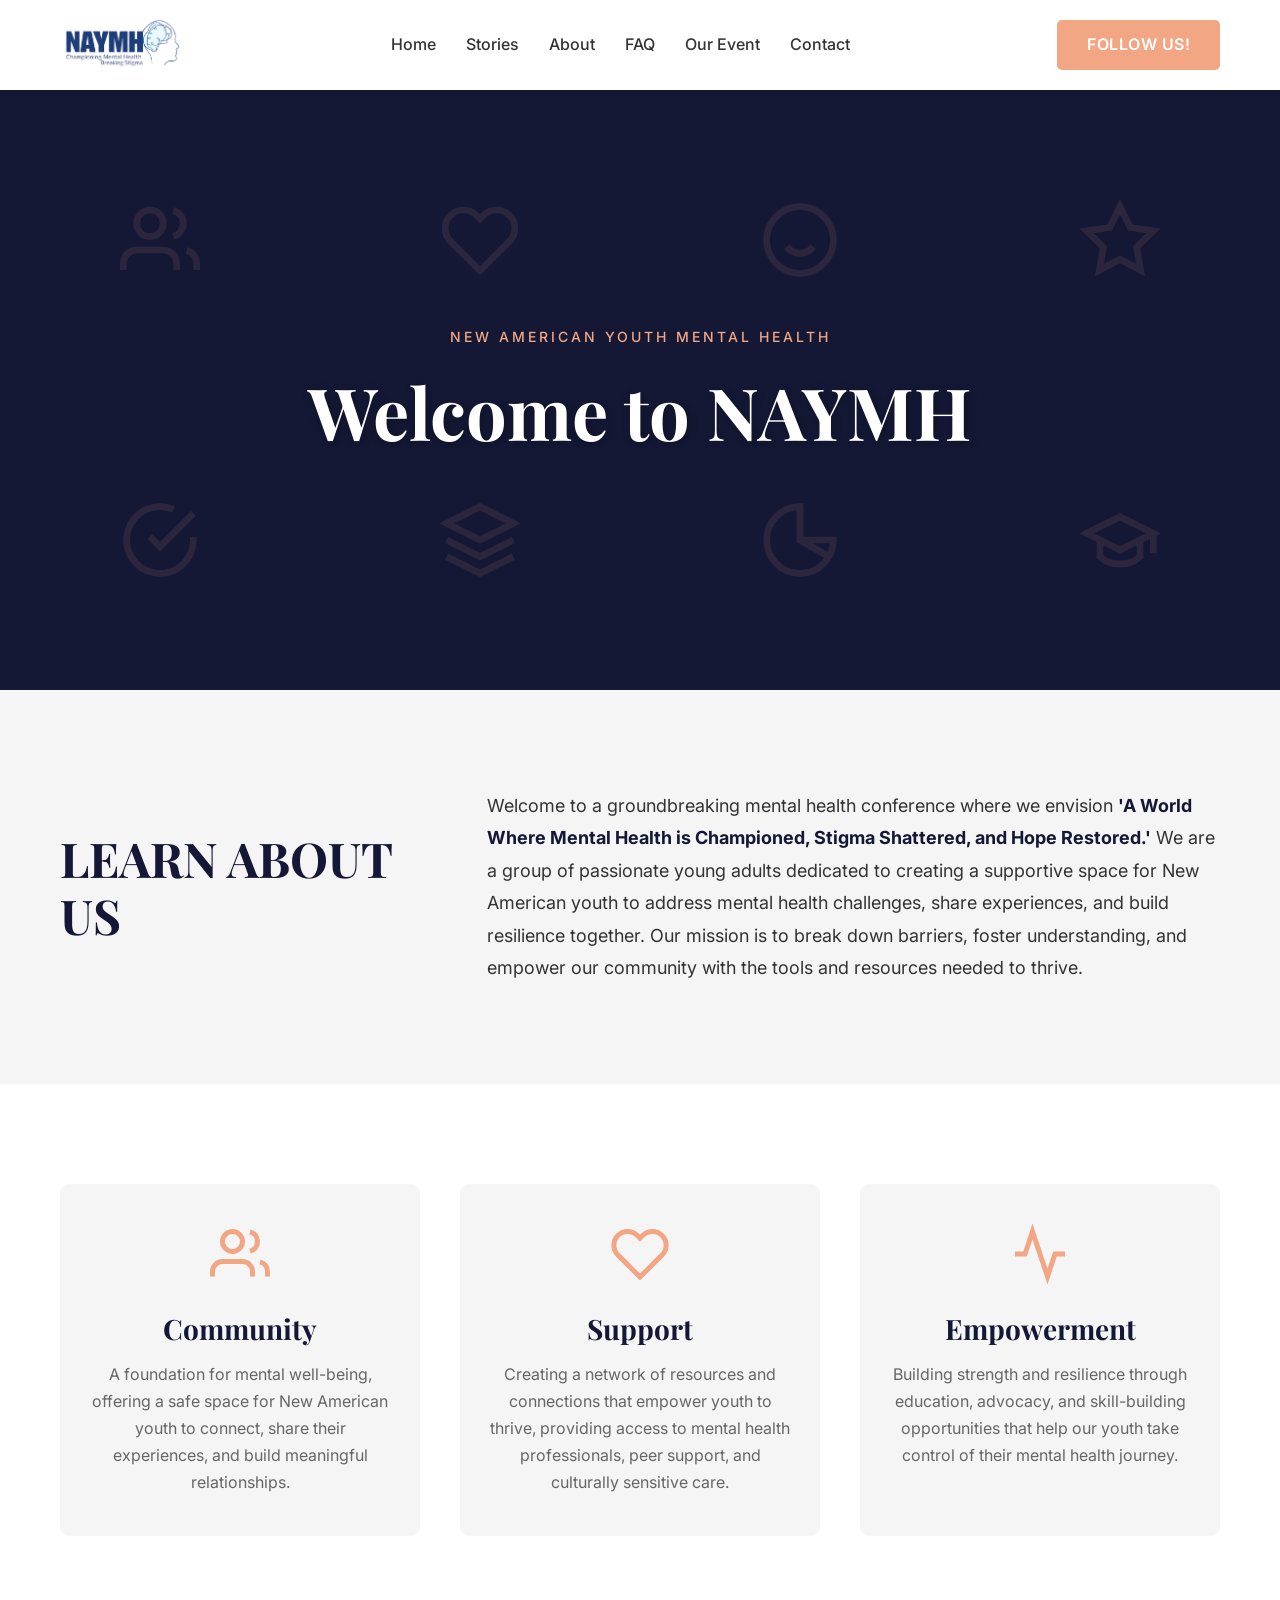
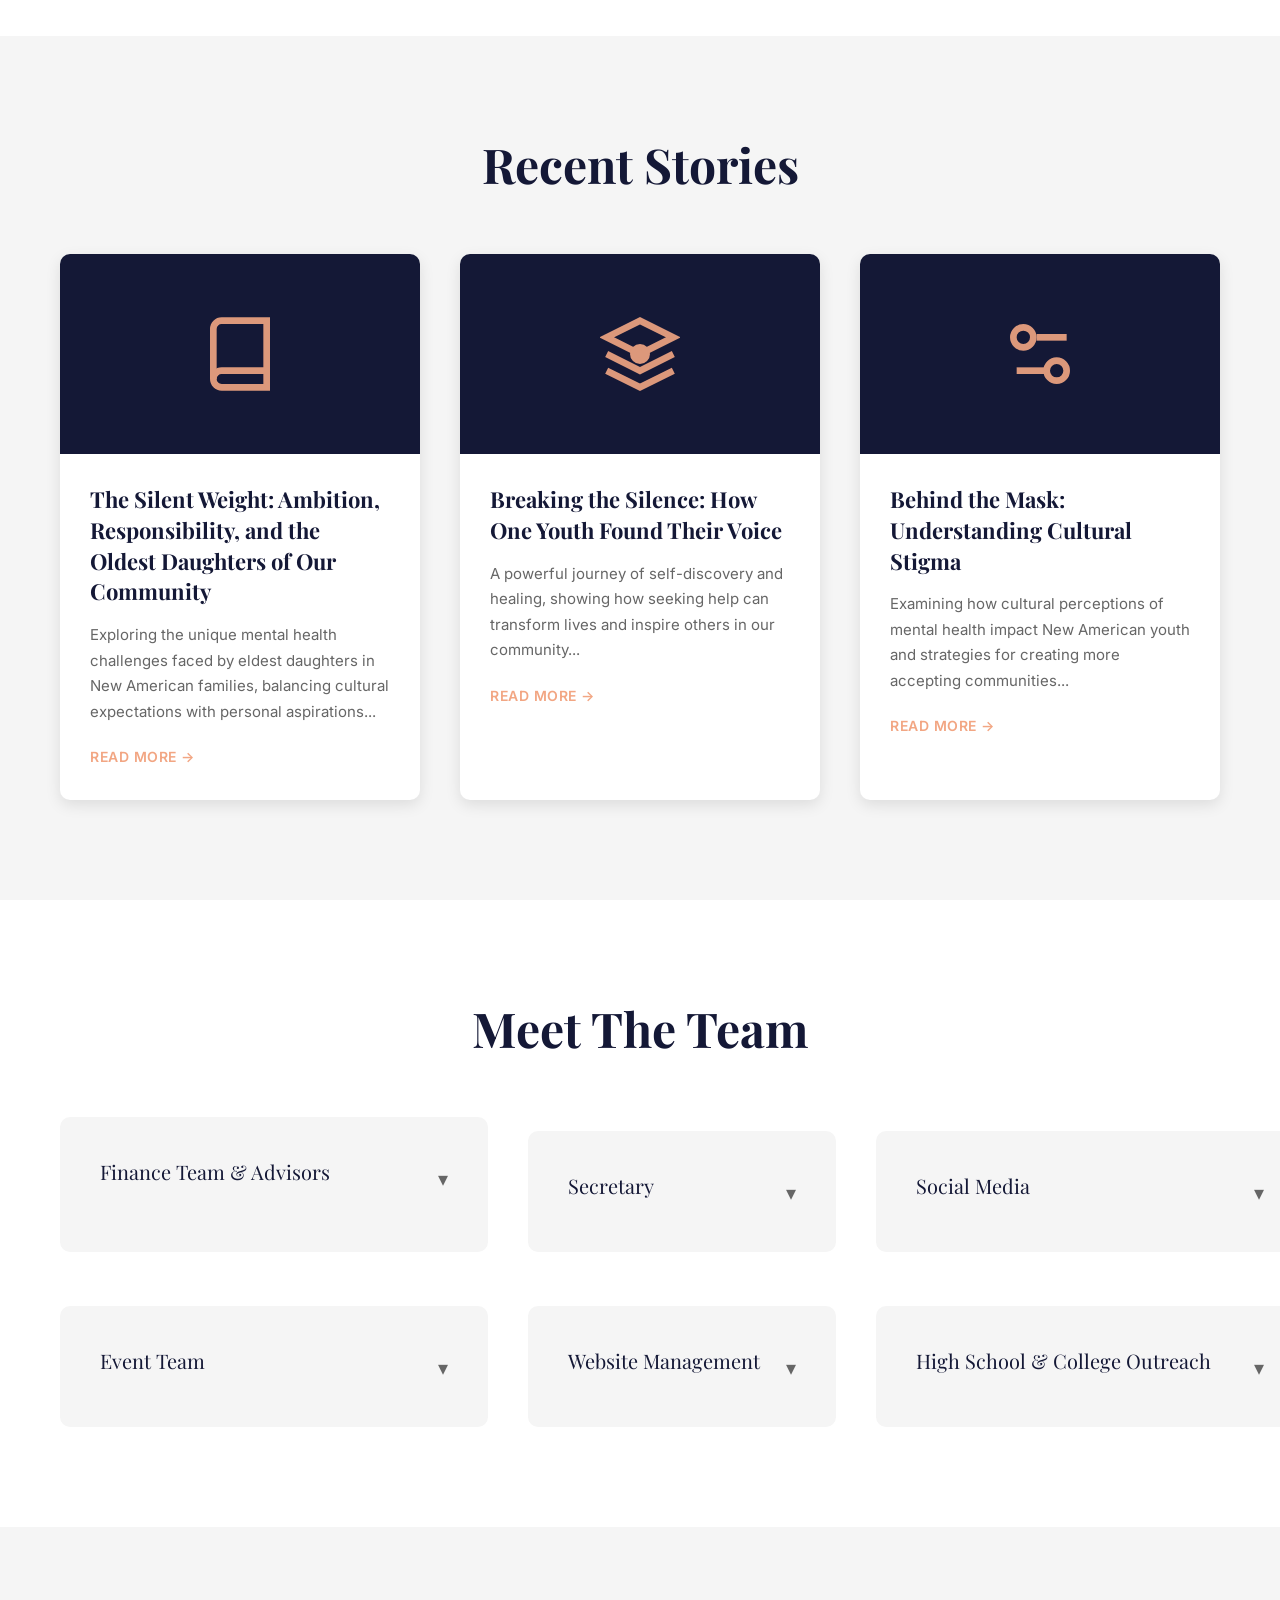
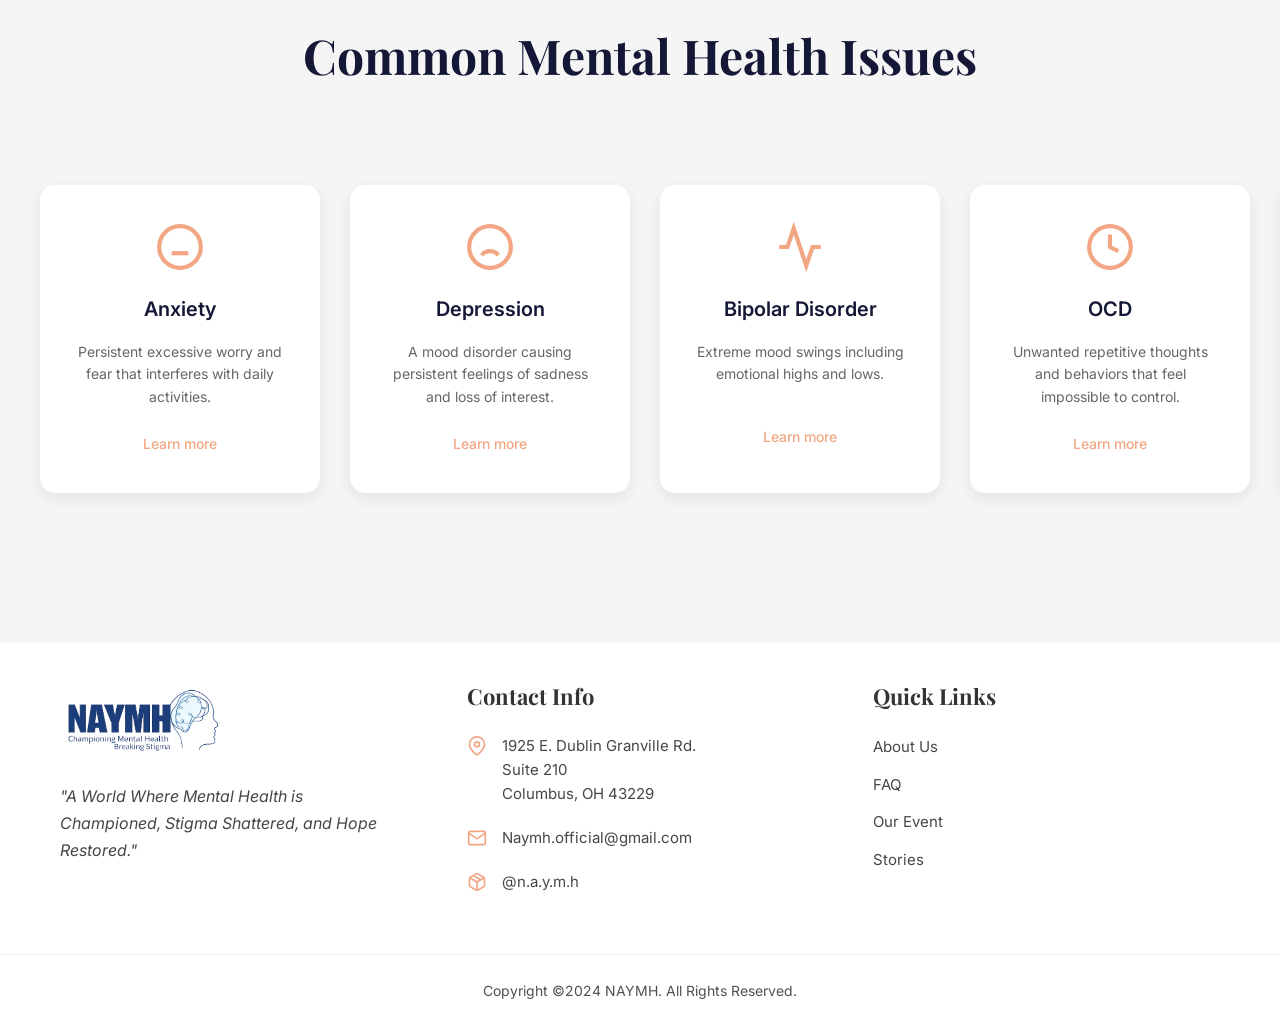
==== commit 41b7ea07: "Fix image filenames for Linux case-sensitive filesystem Rename team photos from Title case to lowerc" ====
--- a/index.html
+++ b/index.html
@@ -15,7 +15,7 @@
         <div class="container">
             <div class="header-content">
                 <a href="#home" class="logo">
-                    <img src="images/NAYMH-Logo.png" alt="NAYMH - Championing Mental Health, Breaking Stigma" class="logo-image">
+                    <img src="images/naymh-logo.png" alt="NAYMH - Championing Mental Health, Breaking Stigma" class="logo-image">
                 </a>
 
                 <nav class="nav">
@@ -485,7 +485,7 @@
             <div class="footer-content">
                 <div class="footer-column">
                     <div class="footer-logo">
-                        <img src="images/NAYMH-Logo.png" alt="NAYMH Logo" class="footer-logo-image">
+                        <img src="images/naymh-logo.png" alt="NAYMH Logo" class="footer-logo-image">
                     </div>
                     <p class="footer-mission">"A World Where Mental Health is Championed, Stigma Shattered, and Hope Restored."</p>
                 </div>
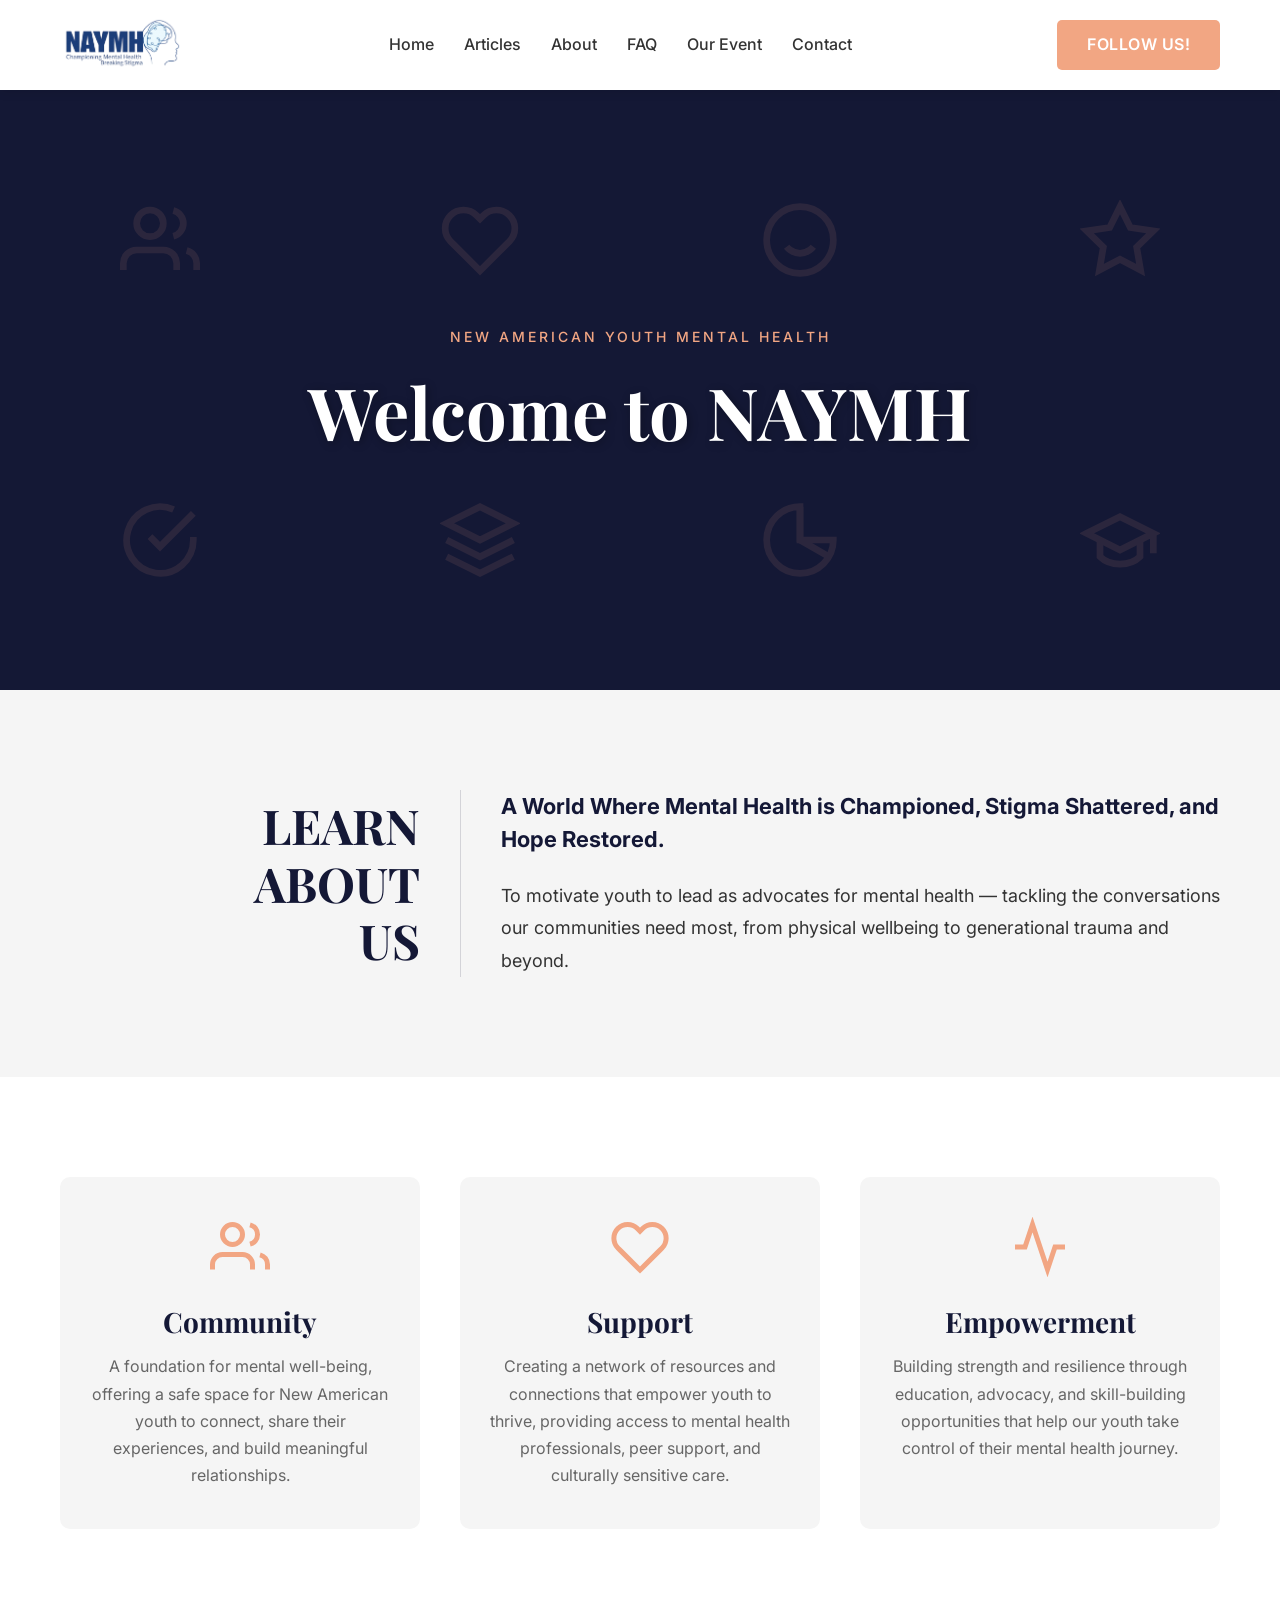
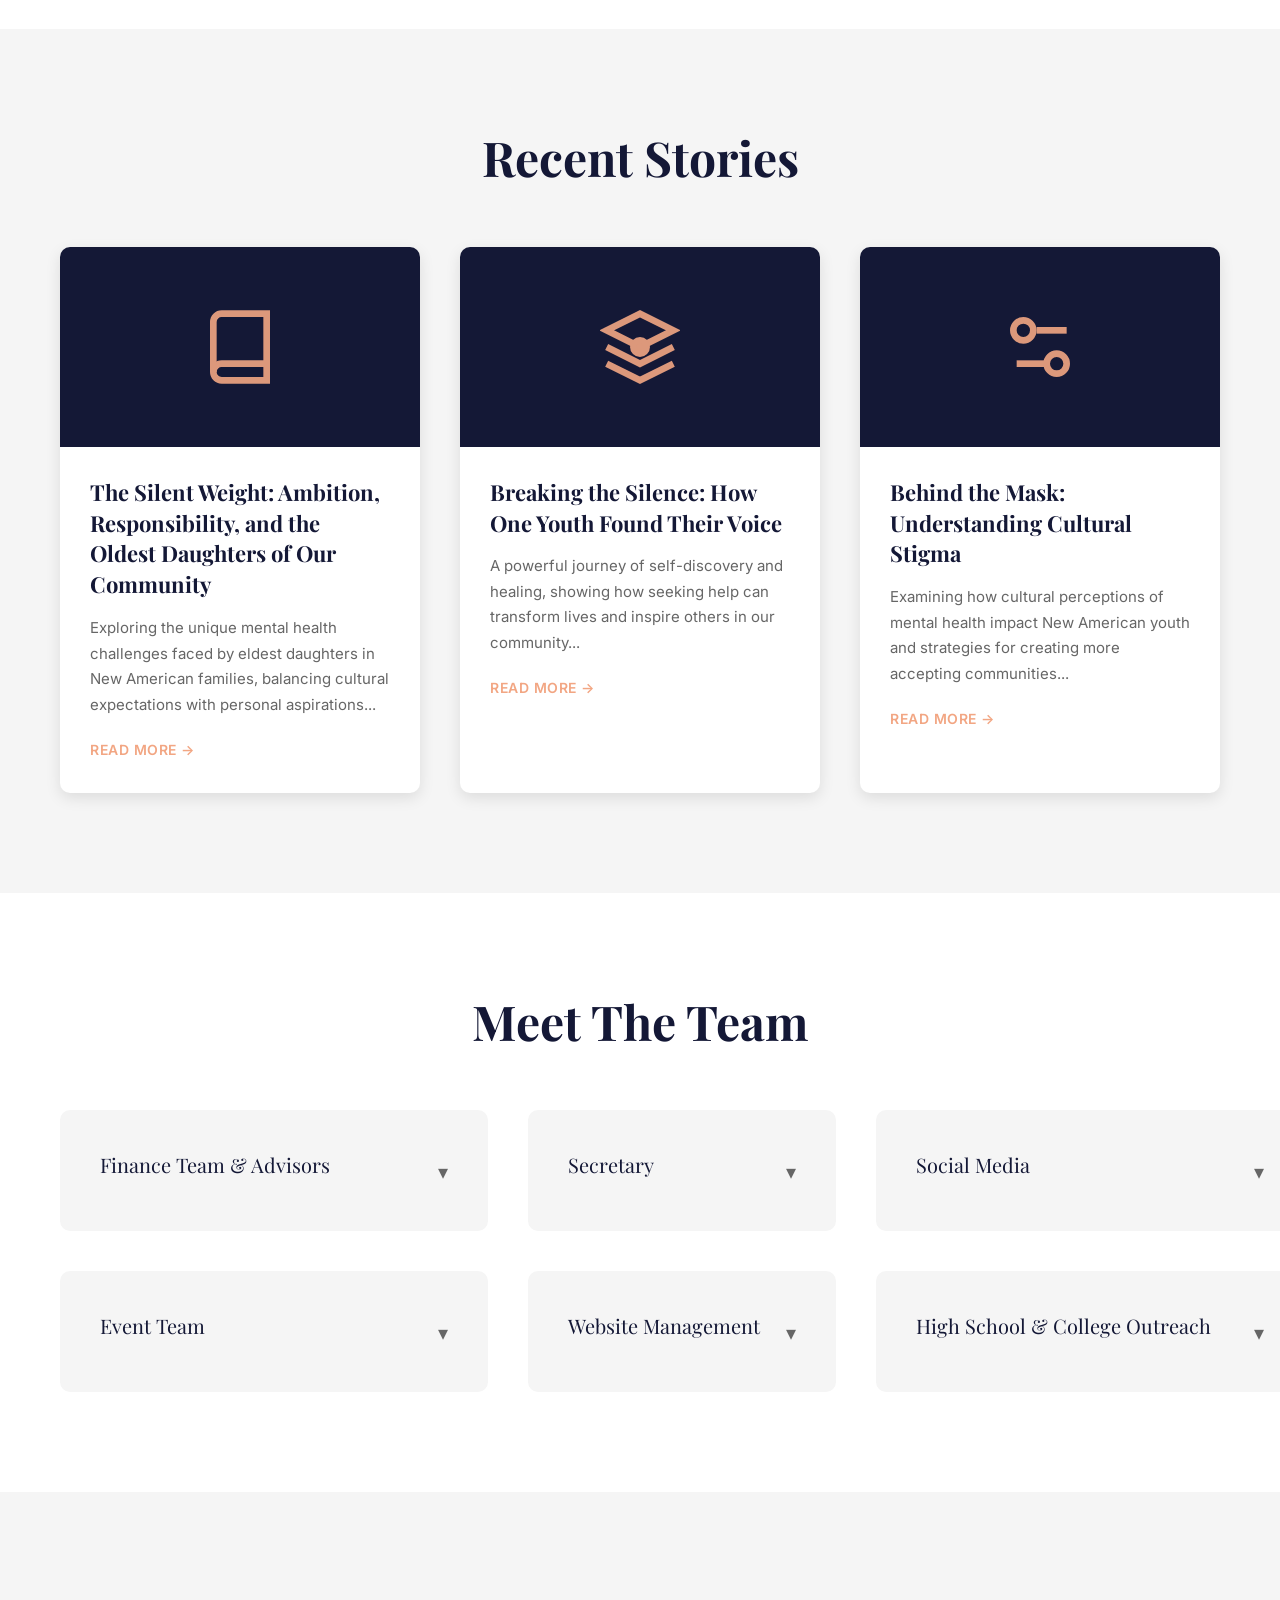
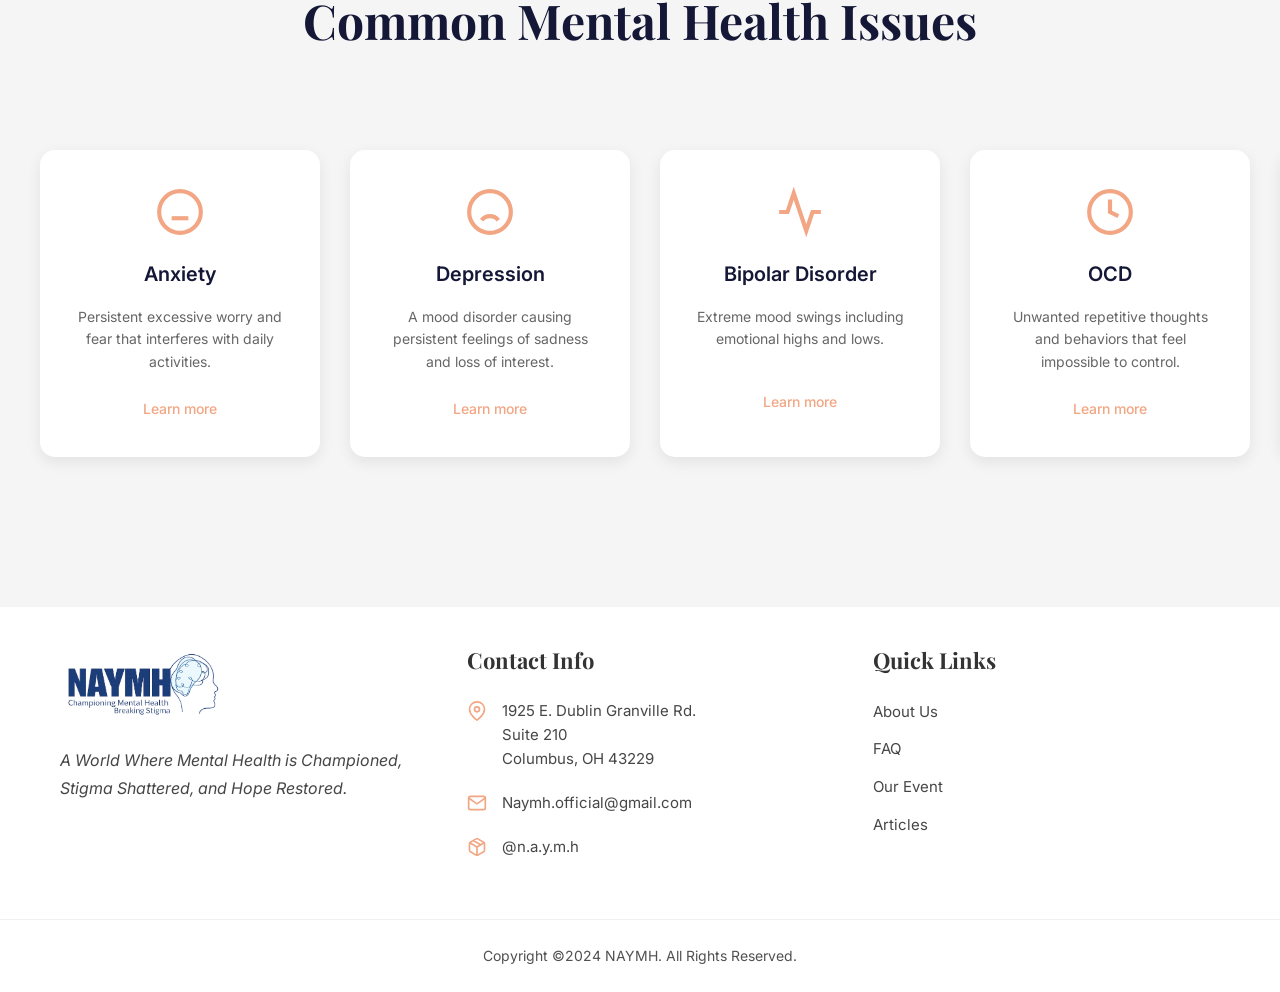
==== commit cf1b7cf2: "Refresh Articles page content and About page copy - Rename Stories tab/page to Articles (nav, footer" ====
--- a/index.html
+++ b/index.html
@@ -20,7 +20,7 @@
 
                 <nav class="nav">
                     <a href="index.html" class="active">Home</a>
-                    <a href="stories.html">Stories</a>
+                    <a href="articles.html">Articles</a>
                     <a href="about.html">About</a>
                     <a href="faq.html">FAQ</a>
                     <a href="event.html">Our Event</a>
@@ -106,10 +106,12 @@
         <div class="container">
             <div class="mission-grid">
                 <div class="mission-left">
-                    <h2>LEARN ABOUT US</h2>
-                </div>
+                    <h2>LEARN<br>ABOUT<br>US</h2>
+                </div>
+                <div class="mission-divider" aria-hidden="true"></div>
                 <div class="mission-right">
-                    <p>Welcome to a groundbreaking mental health conference where we envision <strong>'A World Where Mental Health is Championed, Stigma Shattered, and Hope Restored.'</strong> We are a group of passionate young adults dedicated to creating a supportive space for New American youth to address mental health challenges, share experiences, and build resilience together. Our mission is to break down barriers, foster understanding, and empower our community with the tools and resources needed to thrive.</p>
+                    <p class="mission-title">A World Where Mental Health is Championed, Stigma Shattered, and Hope Restored.</p>
+                    <p class="mission-body">To motivate youth to lead as advocates for mental health — tackling the conversations our communities need most, from physical wellbeing to generational trauma and beyond.</p>
                 </div>
             </div>
         </div>
@@ -170,7 +172,7 @@
                     <div class="story-content">
                         <h3>The Silent Weight: Ambition, Responsibility, and the Oldest Daughters of Our Community</h3>
                         <p>Exploring the unique mental health challenges faced by eldest daughters in New American families, balancing cultural expectations with personal aspirations...</p>
-                        <a href="stories.html#story-1" class="read-more">READ MORE →</a>
+                        <a href="articles.html#story-1" class="read-more">READ MORE →</a>
                     </div>
                 </article>
 
@@ -185,7 +187,7 @@
                     <div class="story-content">
                         <h3>Breaking the Silence: How One Youth Found Their Voice</h3>
                         <p>A powerful journey of self-discovery and healing, showing how seeking help can transform lives and inspire others in our community...</p>
-                        <a href="stories.html#story-2" class="read-more">READ MORE →</a>
+                        <a href="articles.html#story-2" class="read-more">READ MORE →</a>
                     </div>
                 </article>
 
@@ -201,7 +203,7 @@
                     <div class="story-content">
                         <h3>Behind the Mask: Understanding Cultural Stigma</h3>
                         <p>Examining how cultural perceptions of mental health impact New American youth and strategies for creating more accepting communities...</p>
-                        <a href="stories.html#story-3" class="read-more">READ MORE →</a>
+                        <a href="articles.html#story-3" class="read-more">READ MORE →</a>
                     </div>
                 </article>
             </div>
@@ -487,7 +489,7 @@
                     <div class="footer-logo">
                         <img src="images/naymh-logo.png" alt="NAYMH Logo" class="footer-logo-image">
                     </div>
-                    <p class="footer-mission">"A World Where Mental Health is Championed, Stigma Shattered, and Hope Restored."</p>
+                    <p class="footer-mission">A World Where Mental Health is Championed, Stigma Shattered, and Hope Restored.</p>
                 </div>
 
                 <div class="footer-column">
@@ -524,7 +526,7 @@
                         <li><a href="about.html">About Us</a></li>
                         <li><a href="faq.html">FAQ</a></li>
                         <li><a href="event.html">Our Event</a></li>
-                        <li><a href="stories.html">Stories</a></li>
+                        <li><a href="articles.html">Articles</a></li>
                     </ul>
                 </div>
             </div>
--- a/css/styles.css
+++ b/css/styles.css
@@ -326,9 +326,13 @@
 
 .mission-grid {
     display: grid;
-    grid-template-columns: 1fr 2fr;
-    gap: 60px;
+    grid-template-columns: 1fr auto 2fr;
+    gap: 40px;
     align-items: center;
+}
+
+.mission-left {
+    text-align: right;
 }
 
 .mission-left h2 {
@@ -337,27 +341,54 @@
     line-height: 1.2;
 }
 
-.mission-right p {
+.mission-divider {
+    width: 1px;
+    align-self: stretch;
+    background-color: rgba(20, 24, 54, 0.15);
+}
+
+.mission-right {
+    display: flex;
+    flex-direction: column;
+    gap: 24px;
+}
+
+.mission-title {
+    font-size: 22px;
+    font-weight: 700;
+    line-height: 1.5;
+    color: var(--primary-color);
+}
+
+.mission-body {
     font-size: 18px;
     line-height: 1.8;
     color: var(--text-dark);
 }
 
-.mission-right strong {
-    color: var(--primary-color);
-}
-
 @media (max-width: 768px) {
     .mission-grid {
         grid-template-columns: 1fr;
-        gap: 30px;
+        gap: 20px;
+    }
+
+    .mission-left {
+        text-align: left;
+    }
+
+    .mission-divider {
+        display: none;
     }
 
     .mission-left h2 {
         font-size: 36px;
     }
 
-    .mission-right p {
+    .mission-title {
+        font-size: 18px;
+    }
+
+    .mission-body {
         font-size: 16px;
     }
 }
@@ -955,6 +986,70 @@
     margin-bottom: 20px;
 }
 
+.article-category-group {
+    margin-bottom: 50px;
+}
+
+.article-category-group:last-child {
+    margin-bottom: 0;
+}
+
+.article-category-heading {
+    font-size: 22px;
+    color: var(--accent-color);
+    margin-bottom: 24px;
+    padding-bottom: 10px;
+    border-bottom: 2px solid var(--light-gray);
+}
+
+.article-grid {
+    display: grid;
+    grid-template-columns: repeat(2, 1fr);
+    gap: 30px;
+}
+
+.article-card {
+    display: flex;
+    flex-direction: column;
+    background-color: var(--light-gray);
+    padding: 30px;
+    border-radius: 10px;
+    border-left: 5px solid var(--accent-color);
+}
+
+.article-card h3 {
+    font-size: 20px;
+    line-height: 1.4;
+    margin-bottom: 12px;
+}
+
+.article-card h3 a {
+    color: var(--primary-color);
+    transition: color 0.2s ease;
+}
+
+.article-card h3 a:hover {
+    color: var(--accent-color);
+}
+
+.article-card p {
+    font-size: 15px;
+    line-height: 1.7;
+    color: var(--text-dark);
+    margin-bottom: 20px;
+    flex-grow: 1;
+}
+
+@media (max-width: 768px) {
+    .article-grid {
+        grid-template-columns: 1fr;
+    }
+
+    .article-category-heading {
+        font-size: 19px;
+    }
+}
+
 /* About Page */
 .about-content {
     padding: 80px 0;
@@ -976,6 +1071,11 @@
     font-size: 18px;
     line-height: 1.8;
     color: var(--text-dark);
+    margin-bottom: 16px;
+}
+
+.about-content p:last-child {
+    margin-bottom: 0;
 }
 
 .values-grid {
@@ -1503,6 +1603,7 @@
     grid-template-columns: repeat(3, 1fr);
     gap: 40px;
     margin-top: 30px;
+    align-items: start;
 }
 
 .team-group {
@@ -1652,10 +1753,6 @@
 
 .team-toggle[aria-expanded="true"] .chevron {
     transform: rotate(180deg);
-}
-
-.team-group + .team-group {
-    margin-top: 14px;
 }
 
 /* ===========================
